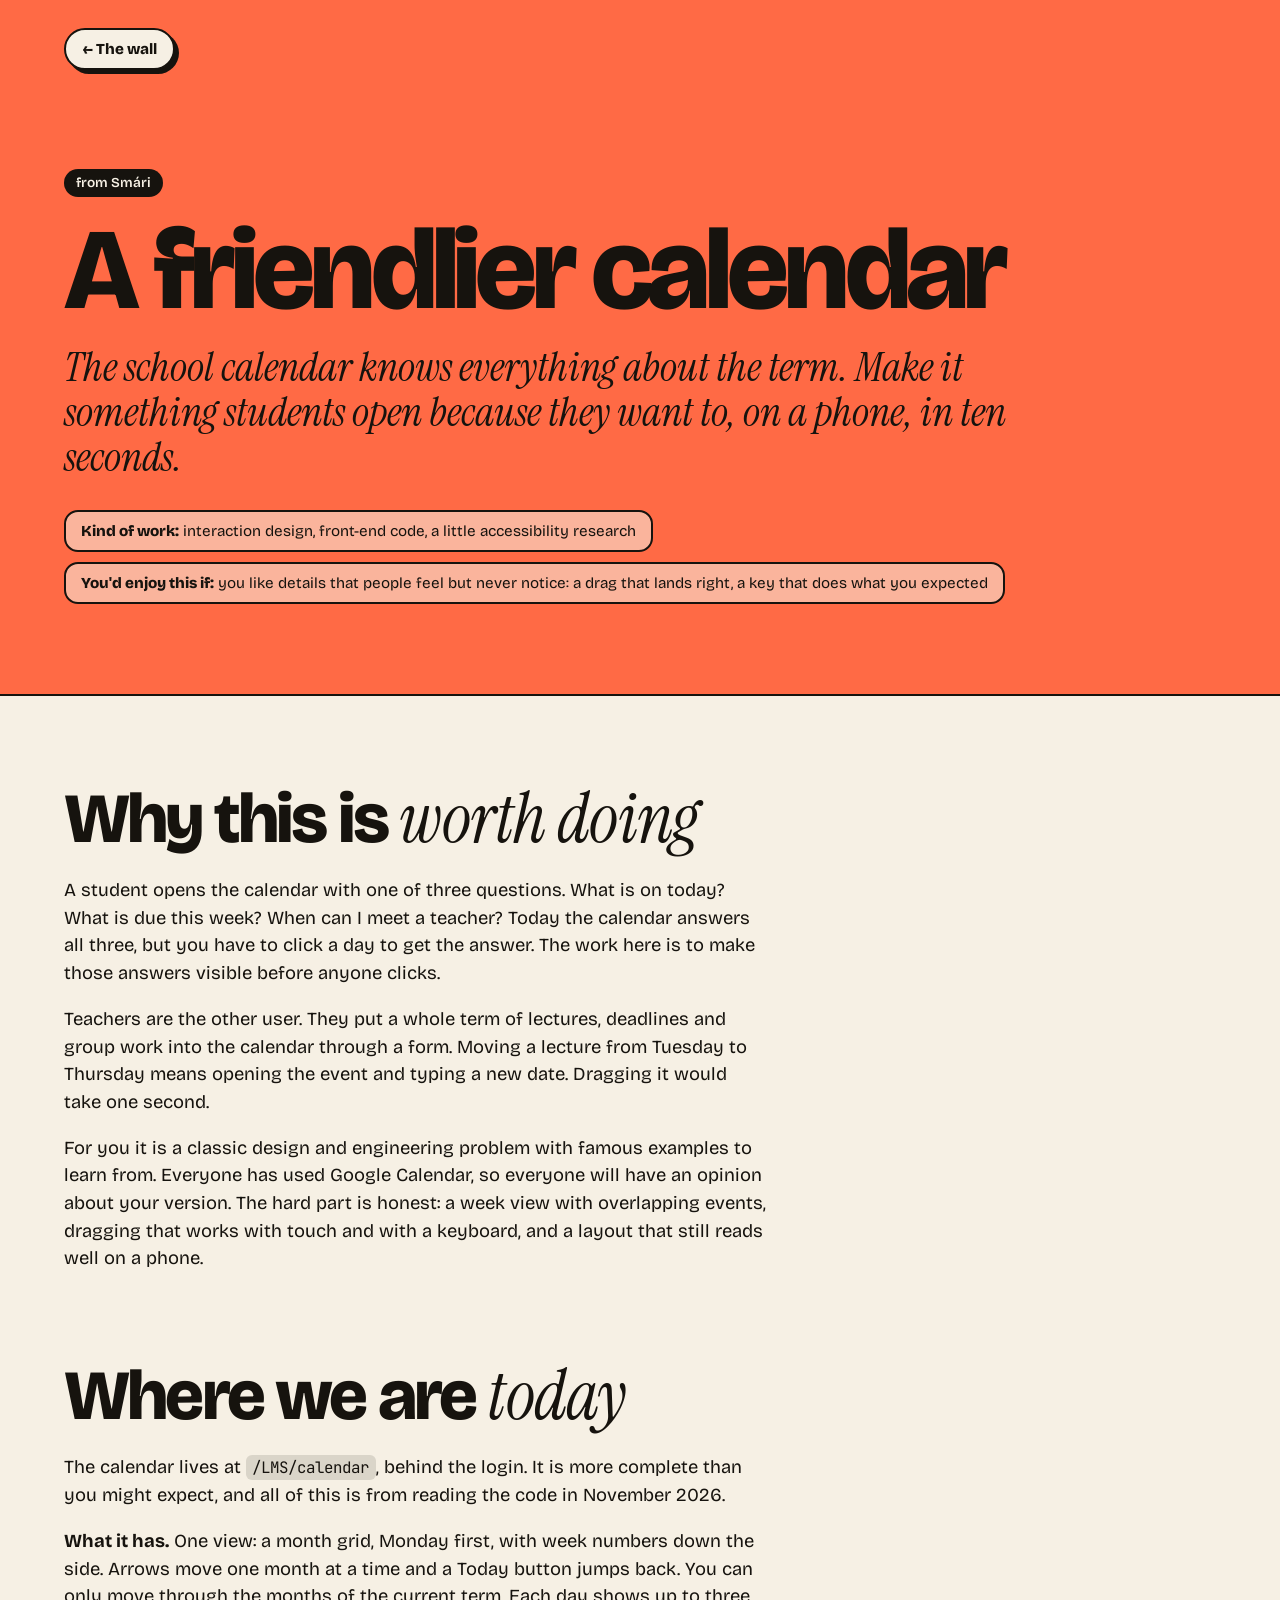
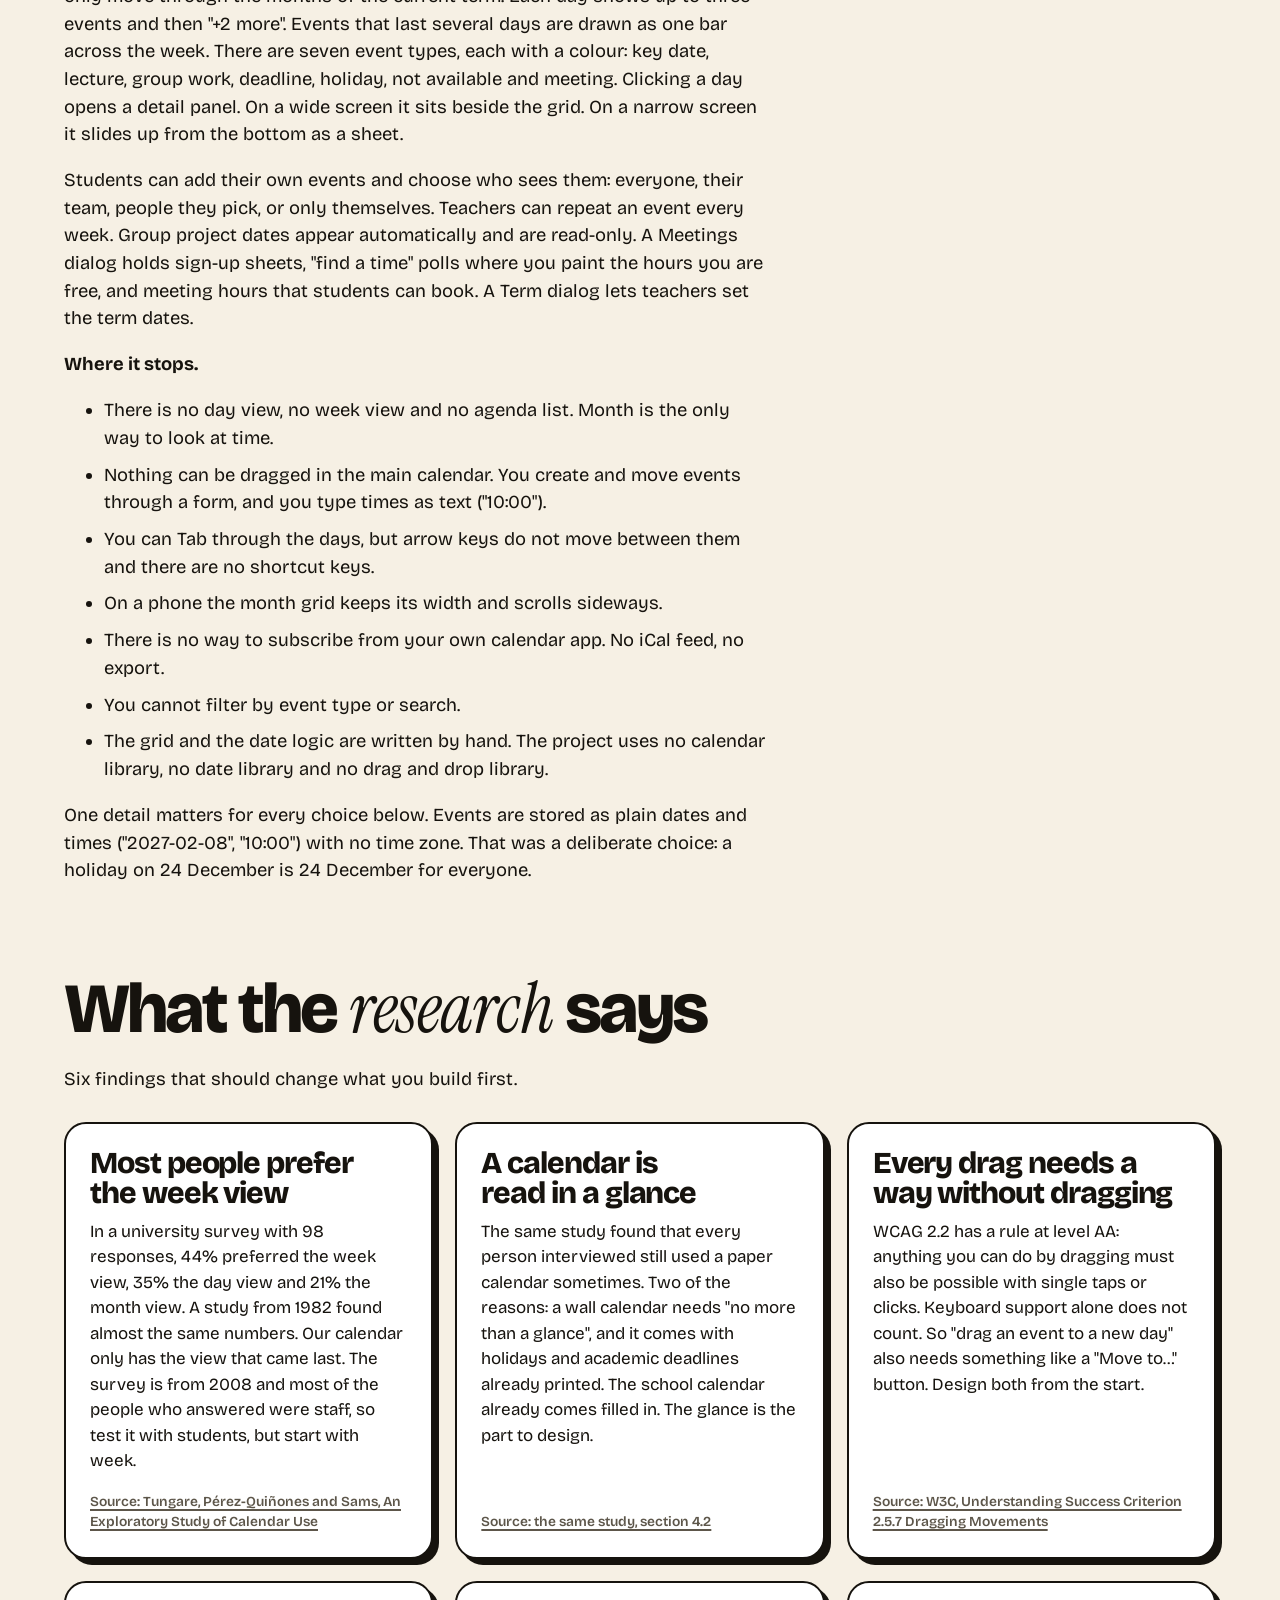
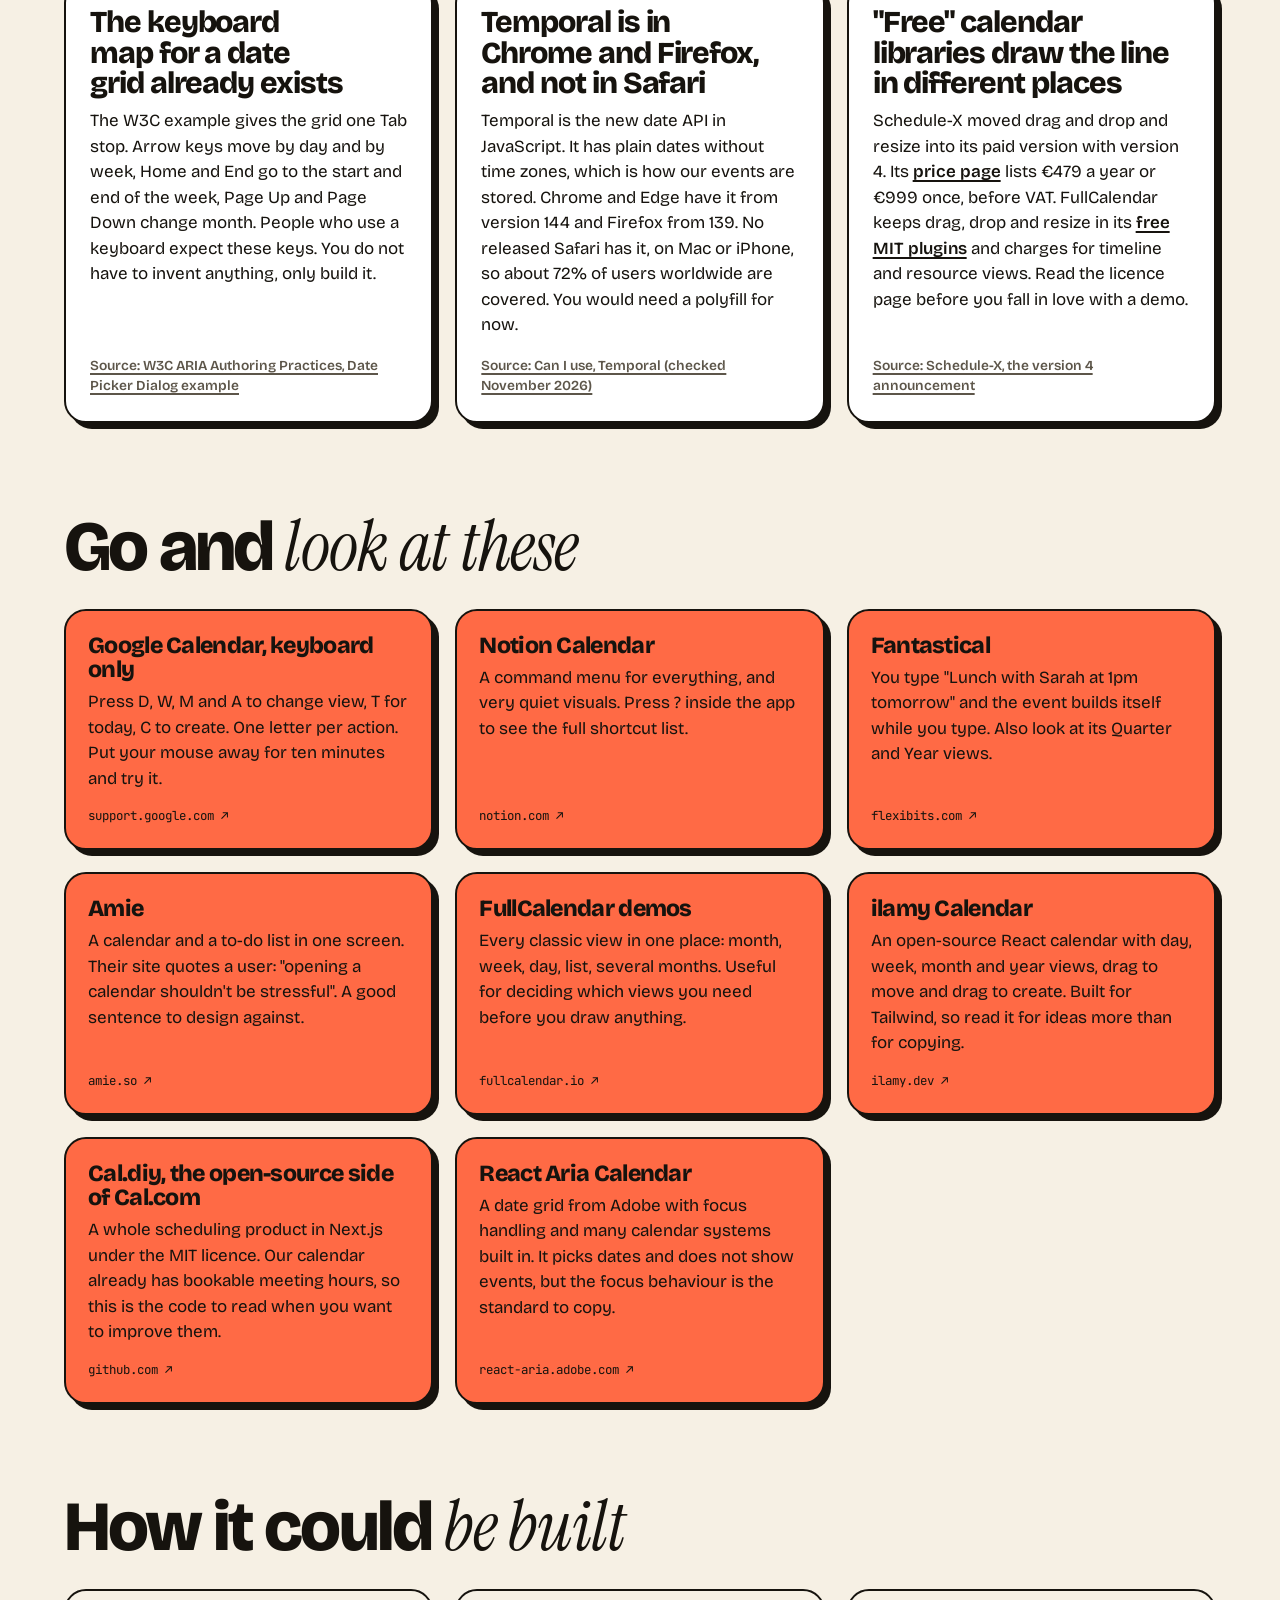
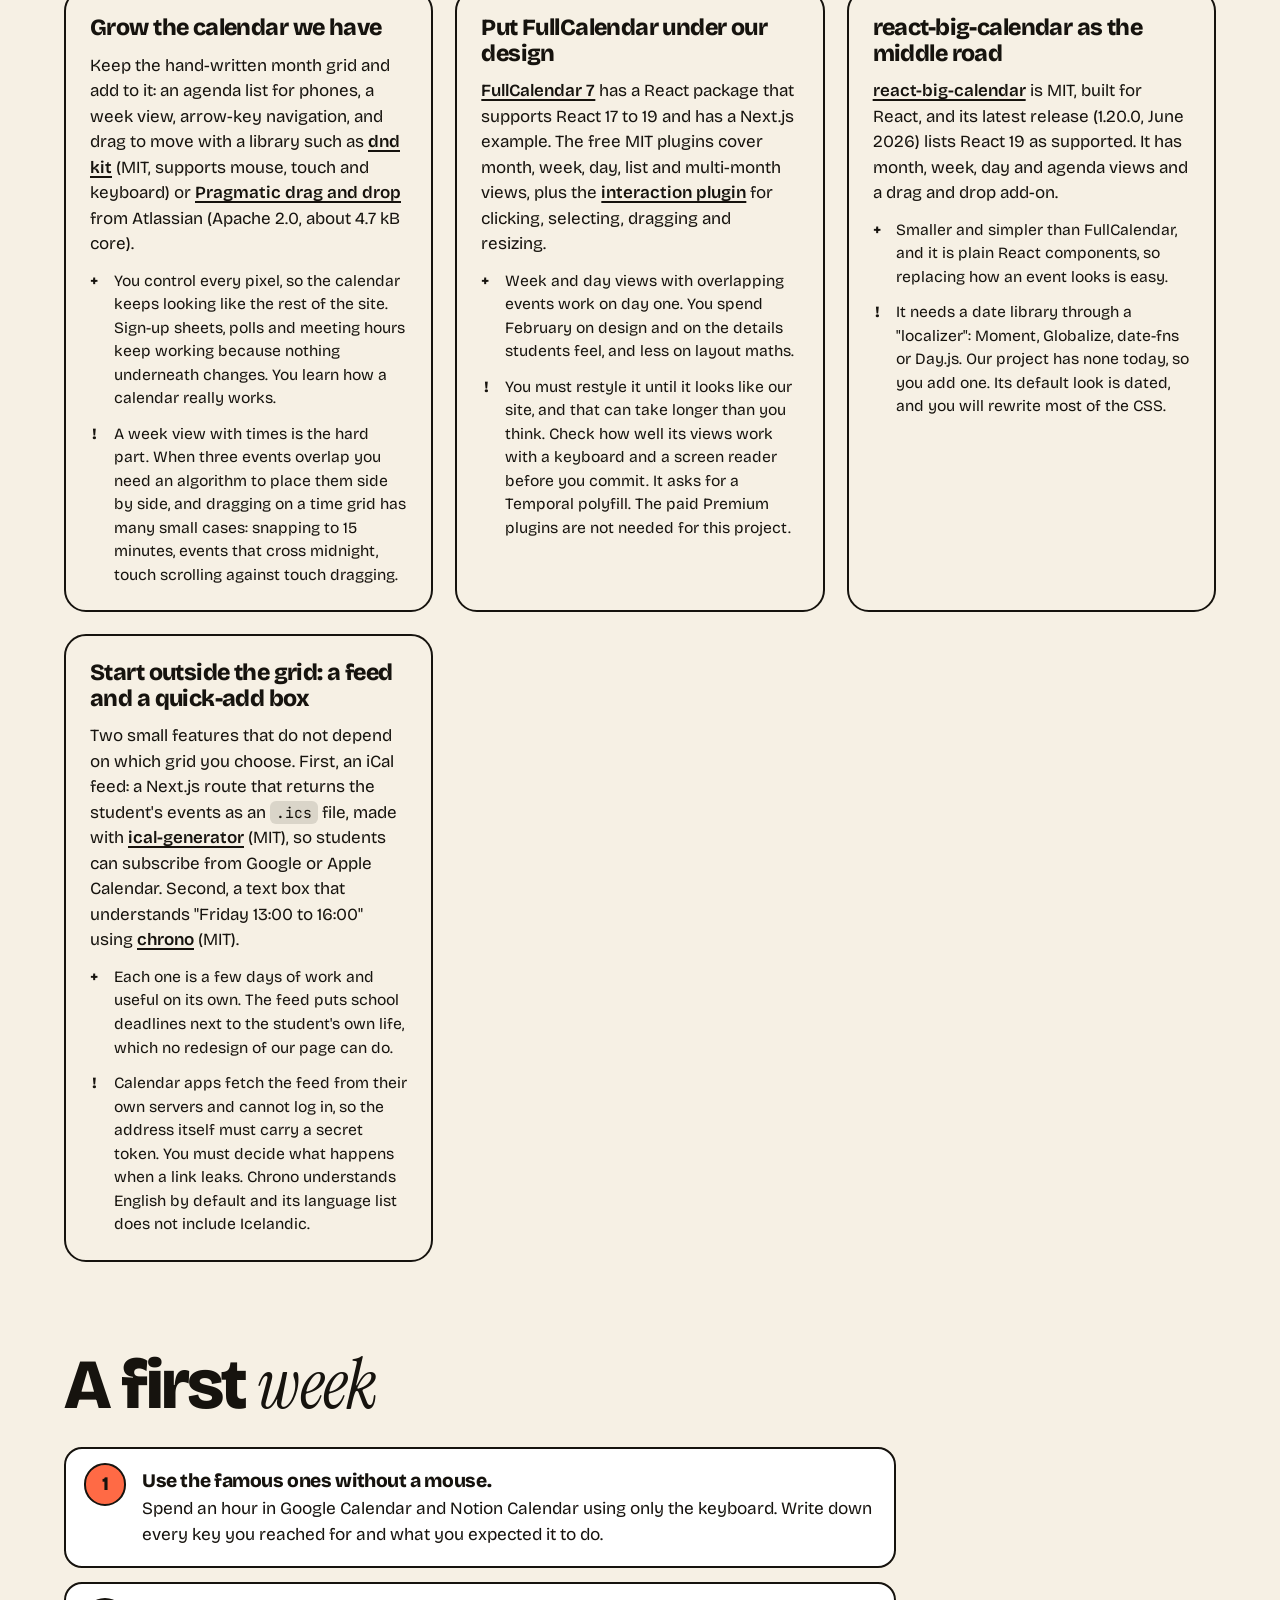
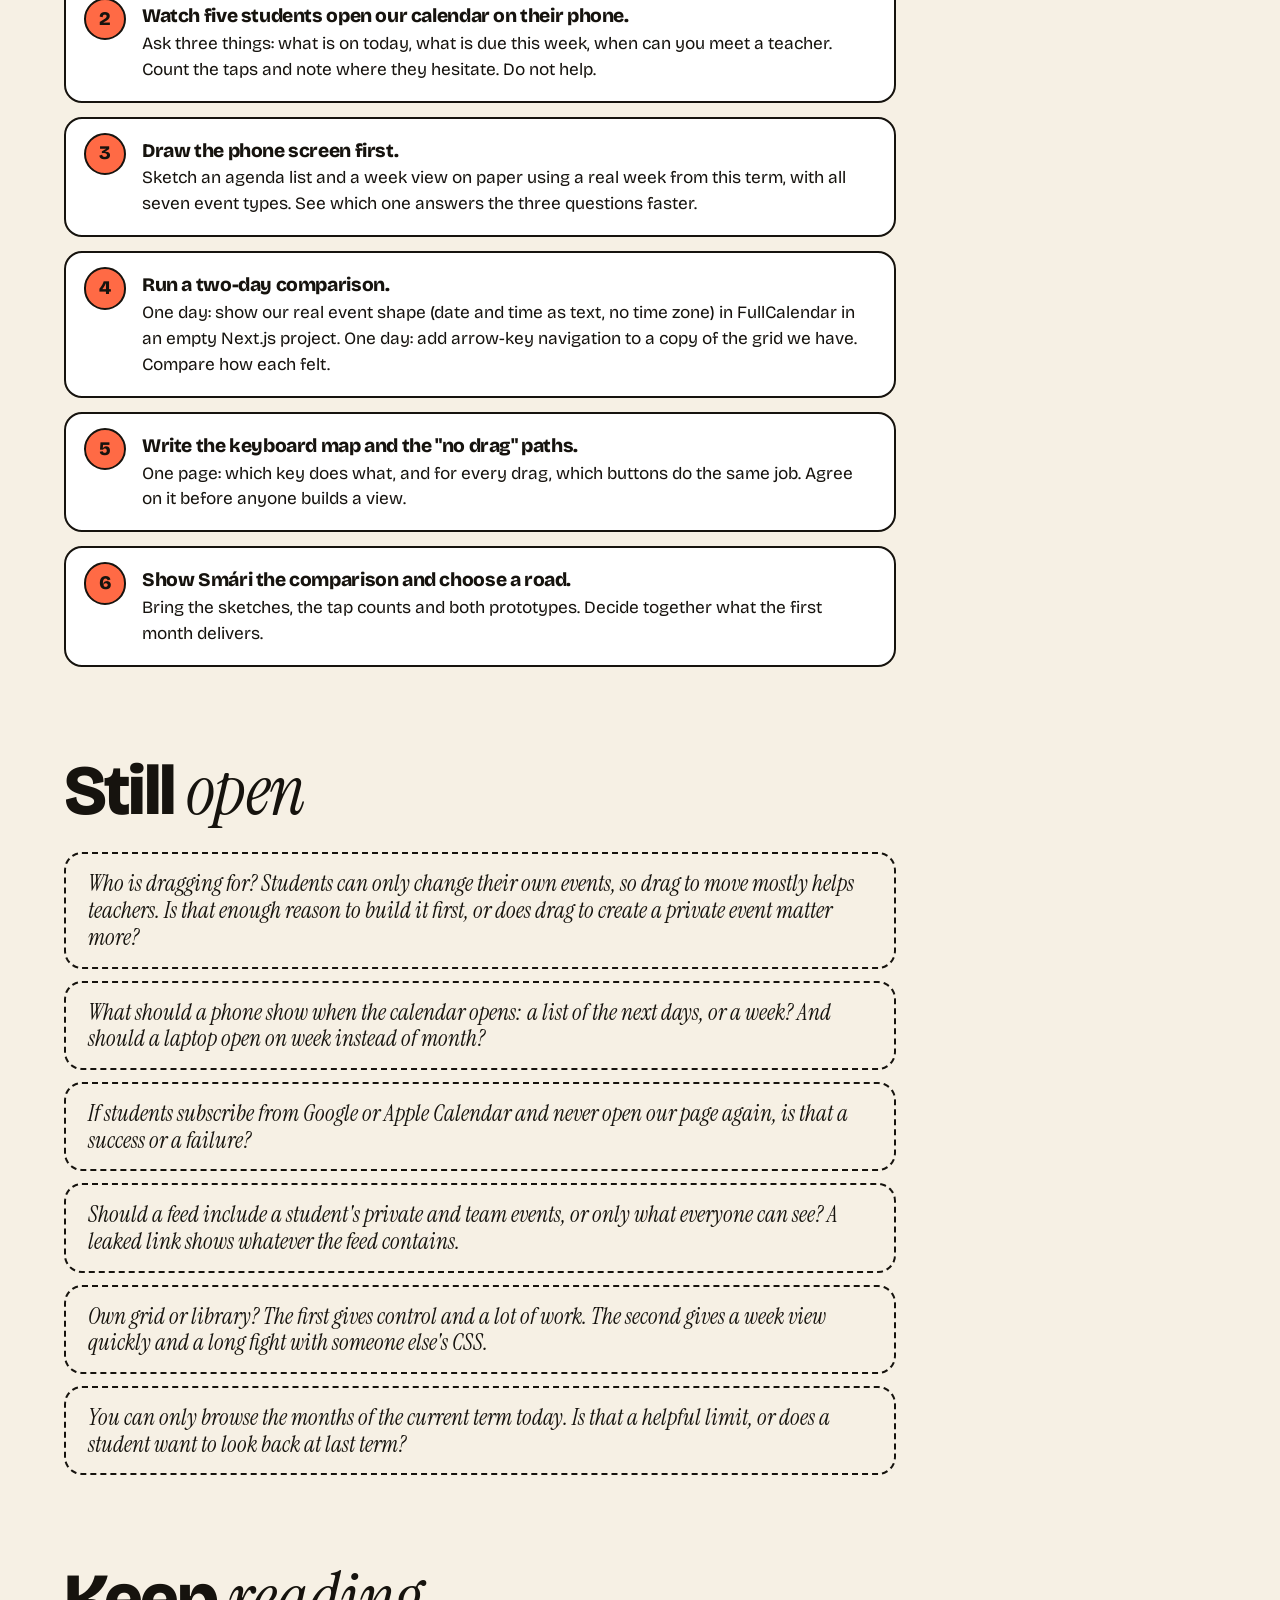
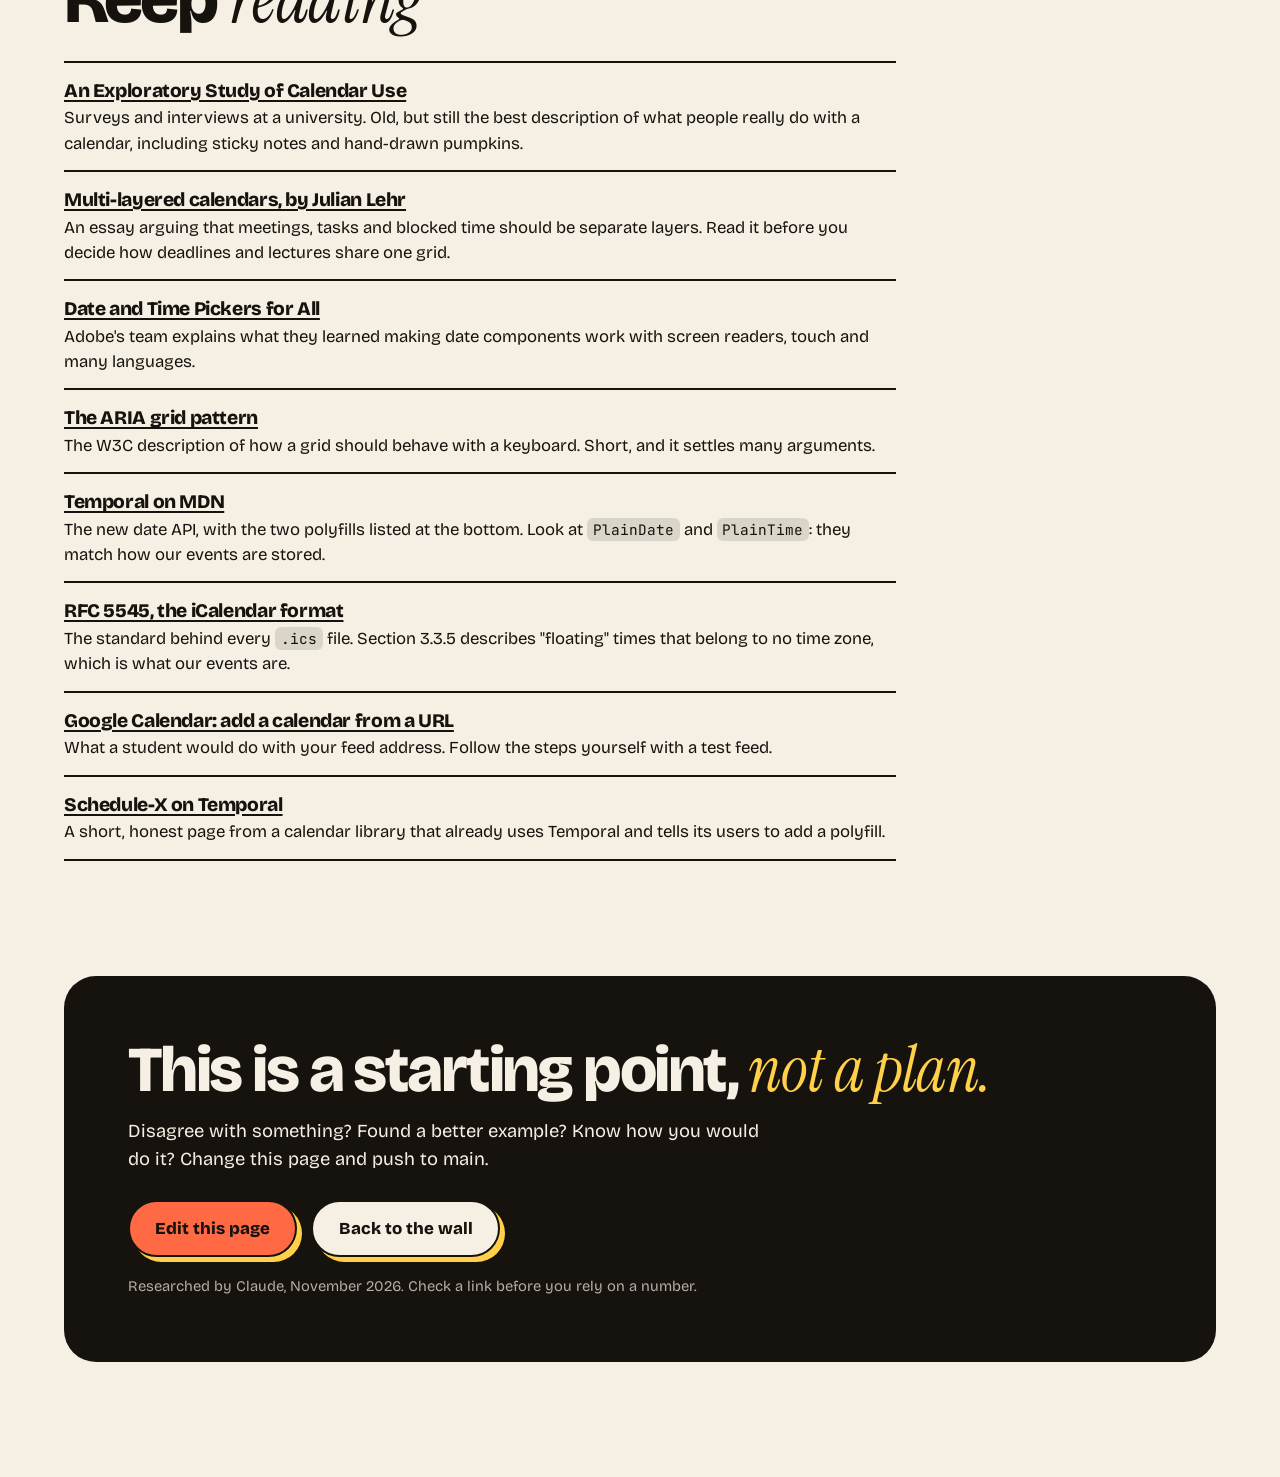
==== ideas/calendar.html @ bc51730e "Add a research page behind every idea, the streaming idea and a research prompt Co-Authored-By: Clau" ====
<!doctype html>
<html lang="en">
<head>
  <meta charset="utf-8">
  <meta name="viewport" content="width=device-width, initial-scale=1">
  <title>A friendlier calendar · February is wide open</title>
  <link rel="preconnect" href="https://fonts.googleapis.com">
  <link rel="preconnect" href="https://fonts.gstatic.com" crossorigin>
  <link href="https://fonts.googleapis.com/css2?family=Bricolage+Grotesque:opsz,wght@12..96,400;12..96,600;12..96,800&family=Instrument+Serif:ital@1&family=JetBrains+Mono:wght@400;600&display=swap" rel="stylesheet">
  <link rel="stylesheet" href="../style.css">
</head>

<body class="page" style="--c: var(--c1)">

<header class="page-hero">
  <a class="back" href="../index.html#wall">← The wall</a>
  <p class="from">from Smári</p>
  <h1>A friendlier calendar</h1>
  <p class="pitch">The school calendar knows everything about the term. Make it something students open because they want to, on a phone, in ten seconds.</p>
  <ul class="glance">
    <li><b>Kind of work:</b> interaction design, front-end code, a little accessibility research</li>
    <li><b>You'd enjoy this if:</b> you like details that people feel but never notice: a drag that lands right, a key that does what you expected</li>
  </ul>
</header>

<main class="page-main">

  <section>
    <h2>Why this is <em>worth doing</em></h2>
    <p>A student opens the calendar with one of three questions. What is on today? What is due this week? When can I meet a teacher? Today the calendar answers all three, but you have to click a day to get the answer. The work here is to make those answers visible before anyone clicks.</p>
    <p>Teachers are the other user. They put a whole term of lectures, deadlines and group work into the calendar through a form. Moving a lecture from Tuesday to Thursday means opening the event and typing a new date. Dragging it would take one second.</p>
    <p>For you it is a classic design and engineering problem with famous examples to learn from. Everyone has used Google Calendar, so everyone will have an opinion about your version. The hard part is honest: a week view with overlapping events, dragging that works with touch and with a keyboard, and a layout that still reads well on a phone.</p>
  </section>

  <section>
    <h2>Where we are <em>today</em></h2>
    <p>The calendar lives at <code>/LMS/calendar</code>, behind the login. It is more complete than you might expect, and all of this is from reading the code in November 2026.</p>
    <p><strong>What it has.</strong> One view: a month grid, Monday first, with week numbers down the side. Arrows move one month at a time and a Today button jumps back. You can only move through the months of the current term. Each day shows up to three events and then "+2 more". Events that last several days are drawn as one bar across the week. There are seven event types, each with a colour: key date, lecture, group work, deadline, holiday, not available and meeting. Clicking a day opens a detail panel. On a wide screen it sits beside the grid. On a narrow screen it slides up from the bottom as a sheet.</p>
    <p>Students can add their own events and choose who sees them: everyone, their team, people they pick, or only themselves. Teachers can repeat an event every week. Group project dates appear automatically and are read-only. A Meetings dialog holds sign-up sheets, "find a time" polls where you paint the hours you are free, and meeting hours that students can book. A Term dialog lets teachers set the term dates.</p>
    <p><strong>Where it stops.</strong></p>
    <ul>
      <li>There is no day view, no week view and no agenda list. Month is the only way to look at time.</li>
      <li>Nothing can be dragged in the main calendar. You create and move events through a form, and you type times as text ("10:00").</li>
      <li>You can Tab through the days, but arrow keys do not move between them and there are no shortcut keys.</li>
      <li>On a phone the month grid keeps its width and scrolls sideways.</li>
      <li>There is no way to subscribe from your own calendar app. No iCal feed, no export.</li>
      <li>You cannot filter by event type or search.</li>
      <li>The grid and the date logic are written by hand. The project uses no calendar library, no date library and no drag and drop library.</li>
    </ul>
    <p>One detail matters for every choice below. Events are stored as plain dates and times ("2027-02-08", "10:00") with no time zone. That was a deliberate choice: a holiday on 24 December is 24 December for everyone.</p>
  </section>

  <section>
    <h2>What the <em>research</em> says</h2>
    <p>Six findings that should change what you build first.</p>
    <div class="facts">
      <article class="fact">
        <strong>Most people prefer the week view</strong>
        <p>In a university survey with 98 responses, 44% preferred the week view, 35% the day view and 21% the month view. A study from 1982 found almost the same numbers. Our calendar only has the view that came last. The survey is from 2008 and most of the people who answered were staff, so test it with students, but start with week.</p>
        <a class="source" href="https://arxiv.org/abs/0809.3447">Source: Tungare, Pérez-Quiñones and Sams, An Exploratory Study of Calendar Use</a>
      </article>
      <article class="fact">
        <strong>A calendar is read in a glance</strong>
        <p>The same study found that every person interviewed still used a paper calendar sometimes. Two of the reasons: a wall calendar needs "no more than a glance", and it comes with holidays and academic deadlines already printed. The school calendar already comes filled in. The glance is the part to design.</p>
        <a class="source" href="https://arxiv.org/abs/0809.3447">Source: the same study, section 4.2</a>
      </article>
      <article class="fact">
        <strong>Every drag needs a way without dragging</strong>
        <p>WCAG 2.2 has a rule at level AA: anything you can do by dragging must also be possible with single taps or clicks. Keyboard support alone does not count. So "drag an event to a new day" also needs something like a "Move to…" button. Design both from the start.</p>
        <a class="source" href="https://www.w3.org/WAI/WCAG22/Understanding/dragging-movements">Source: W3C, Understanding Success Criterion 2.5.7 Dragging Movements</a>
      </article>
      <article class="fact">
        <strong>The keyboard map for a date grid already exists</strong>
        <p>The W3C example gives the grid one Tab stop. Arrow keys move by day and by week, Home and End go to the start and end of the week, Page Up and Page Down change month. People who use a keyboard expect these keys. You do not have to invent anything, only build it.</p>
        <a class="source" href="https://www.w3.org/WAI/ARIA/apg/patterns/dialog-modal/examples/datepicker-dialog/">Source: W3C ARIA Authoring Practices, Date Picker Dialog example</a>
      </article>
      <article class="fact">
        <strong>Temporal is in Chrome and Firefox, and not in Safari</strong>
        <p>Temporal is the new date API in JavaScript. It has plain dates without time zones, which is how our events are stored. Chrome and Edge have it from version 144 and Firefox from 139. No released Safari has it, on Mac or iPhone, so about 72% of users worldwide are covered. You would need a polyfill for now.</p>
        <a class="source" href="https://caniuse.com/temporal">Source: Can I use, Temporal (checked November 2026)</a>
      </article>
      <article class="fact">
        <strong>"Free" calendar libraries draw the line in different places</strong>
        <p>Schedule-X moved drag and drop and resize into its paid version with version 4. Its <a href="https://schedule-x.dev/premium">price page</a> lists €479 a year or €999 once, before VAT. FullCalendar keeps drag, drop and resize in its <a href="https://fullcalendar.io/docs/plugin-index">free MIT plugins</a> and charges for timeline and resource views. Read the licence page before you fall in love with a demo.</p>
        <a class="source" href="https://schedule-x.dev/blog/schedule-x-v4">Source: Schedule-X, the version 4 announcement</a>
      </article>
    </div>
  </section>

  <section>
    <h2>Go and <em>look at these</em></h2>
    <div class="inspo">
      <a class="inspo-card" href="https://support.google.com/calendar/answer/37034">
        <strong>Google Calendar, keyboard only</strong>
        <span>Press D, W, M and A to change view, T for today, C to create. One letter per action. Put your mouse away for ten minutes and try it.</span>
        <small>support.google.com</small>
      </a>
      <a class="inspo-card" href="https://www.notion.com/product/calendar">
        <strong>Notion Calendar</strong>
        <span>A command menu for everything, and very quiet visuals. Press ? inside the app to see the full shortcut list.</span>
        <small>notion.com</small>
      </a>
      <a class="inspo-card" href="https://flexibits.com/fantastical">
        <strong>Fantastical</strong>
        <span>You type "Lunch with Sarah at 1pm tomorrow" and the event builds itself while you type. Also look at its Quarter and Year views.</span>
        <small>flexibits.com</small>
      </a>
      <a class="inspo-card" href="https://amie.so">
        <strong>Amie</strong>
        <span>A calendar and a to-do list in one screen. Their site quotes a user: "opening a calendar shouldn't be stressful". A good sentence to design against.</span>
        <small>amie.so</small>
      </a>
      <a class="inspo-card" href="https://fullcalendar.io/demos">
        <strong>FullCalendar demos</strong>
        <span>Every classic view in one place: month, week, day, list, several months. Useful for deciding which views you need before you draw anything.</span>
        <small>fullcalendar.io</small>
      </a>
      <a class="inspo-card" href="https://ilamy.dev">
        <strong>ilamy Calendar</strong>
        <span>An open-source React calendar with day, week, month and year views, drag to move and drag to create. Built for Tailwind, so read it for ideas more than for copying.</span>
        <small>ilamy.dev</small>
      </a>
      <a class="inspo-card" href="https://github.com/calcom/cal.com">
        <strong>Cal.diy, the open-source side of Cal.com</strong>
        <span>A whole scheduling product in Next.js under the MIT licence. Our calendar already has bookable meeting hours, so this is the code to read when you want to improve them.</span>
        <small>github.com</small>
      </a>
      <a class="inspo-card" href="https://react-aria.adobe.com/Calendar">
        <strong>React Aria Calendar</strong>
        <span>A date grid from Adobe with focus handling and many calendar systems built in. It picks dates and does not show events, but the focus behaviour is the standard to copy.</span>
        <small>react-aria.adobe.com</small>
      </a>
    </div>
  </section>

  <section>
    <h2>How it could <em>be built</em></h2>
    <div class="options">
      <article class="option">
        <h3>Grow the calendar we have</h3>
        <p>Keep the hand-written month grid and add to it: an agenda list for phones, a week view, arrow-key navigation, and drag to move with a library such as <a href="https://dndkit.com/">dnd kit</a> (MIT, supports mouse, touch and keyboard) or <a href="https://github.com/atlassian/pragmatic-drag-and-drop">Pragmatic drag and drop</a> from Atlassian (Apache 2.0, about 4.7 kB core).</p>
        <p class="good">You control every pixel, so the calendar keeps looking like the rest of the site. Sign-up sheets, polls and meeting hours keep working because nothing underneath changes. You learn how a calendar really works.</p>
        <p class="watch">A week view with times is the hard part. When three events overlap you need an algorithm to place them side by side, and dragging on a time grid has many small cases: snapping to 15 minutes, events that cross midnight, touch scrolling against touch dragging.</p>
      </article>
      <article class="option">
        <h3>Put FullCalendar under our design</h3>
        <p><a href="https://fullcalendar.io/docs/react">FullCalendar 7</a> has a React package that supports React 17 to 19 and has a Next.js example. The free MIT plugins cover month, week, day, list and multi-month views, plus the <a href="https://fullcalendar.io/docs/plugin-index">interaction plugin</a> for clicking, selecting, dragging and resizing.</p>
        <p class="good">Week and day views with overlapping events work on day one. You spend February on design and on the details students feel, and less on layout maths.</p>
        <p class="watch">You must restyle it until it looks like our site, and that can take longer than you think. Check how well its views work with a keyboard and a screen reader before you commit. It asks for a Temporal polyfill. The paid Premium plugins are not needed for this project.</p>
      </article>
      <article class="option">
        <h3>react-big-calendar as the middle road</h3>
        <p><a href="https://github.com/jquense/react-big-calendar">react-big-calendar</a> is MIT, built for React, and its latest release (1.20.0, June 2026) lists React 19 as supported. It has month, week, day and agenda views and a drag and drop add-on.</p>
        <p class="good">Smaller and simpler than FullCalendar, and it is plain React components, so replacing how an event looks is easy.</p>
        <p class="watch">It needs a date library through a "localizer": Moment, Globalize, date-fns or Day.js. Our project has none today, so you add one. Its default look is dated, and you will rewrite most of the CSS.</p>
      </article>
      <article class="option">
        <h3>Start outside the grid: a feed and a quick-add box</h3>
        <p>Two small features that do not depend on which grid you choose. First, an iCal feed: a Next.js route that returns the student's events as an <code>.ics</code> file, made with <a href="https://github.com/sebbo2002/ical-generator">ical-generator</a> (MIT), so students can subscribe from Google or Apple Calendar. Second, a text box that understands "Friday 13:00 to 16:00" using <a href="https://github.com/wanasit/chrono">chrono</a> (MIT).</p>
        <p class="good">Each one is a few days of work and useful on its own. The feed puts school deadlines next to the student's own life, which no redesign of our page can do.</p>
        <p class="watch">Calendar apps fetch the feed from their own servers and cannot log in, so the address itself must carry a secret token. You must decide what happens when a link leaks. Chrono understands English by default and its language list does not include Icelandic.</p>
      </article>
    </div>
  </section>

  <section>
    <h2>A first <em>week</em></h2>
    <ol class="plan">
      <li><strong>Use the famous ones without a mouse.</strong> Spend an hour in Google Calendar and Notion Calendar using only the keyboard. Write down every key you reached for and what you expected it to do.</li>
      <li><strong>Watch five students open our calendar on their phone.</strong> Ask three things: what is on today, what is due this week, when can you meet a teacher. Count the taps and note where they hesitate. Do not help.</li>
      <li><strong>Draw the phone screen first.</strong> Sketch an agenda list and a week view on paper using a real week from this term, with all seven event types. See which one answers the three questions faster.</li>
      <li><strong>Run a two-day comparison.</strong> One day: show our real event shape (date and time as text, no time zone) in FullCalendar in an empty Next.js project. One day: add arrow-key navigation to a copy of the grid we have. Compare how each felt.</li>
      <li><strong>Write the keyboard map and the "no drag" paths.</strong> One page: which key does what, and for every drag, which buttons do the same job. Agree on it before anyone builds a view.</li>
      <li><strong>Show Smári the comparison and choose a road.</strong> Bring the sketches, the tap counts and both prototypes. Decide together what the first month delivers.</li>
    </ol>
  </section>

  <section>
    <h2>Still <em>open</em></h2>
    <ul class="questions">
      <li>Who is dragging for? Students can only change their own events, so drag to move mostly helps teachers. Is that enough reason to build it first, or does drag to create a private event matter more?</li>
      <li>What should a phone show when the calendar opens: a list of the next days, or a week? And should a laptop open on week instead of month?</li>
      <li>If students subscribe from Google or Apple Calendar and never open our page again, is that a success or a failure?</li>
      <li>Should a feed include a student's private and team events, or only what everyone can see? A leaked link shows whatever the feed contains.</li>
      <li>Own grid or library? The first gives control and a lot of work. The second gives a week view quickly and a long fight with someone else's CSS.</li>
      <li>You can only browse the months of the current term today. Is that a helpful limit, or does a student want to look back at last term?</li>
    </ul>
  </section>

  <section>
    <h2>Keep <em>reading</em></h2>
    <ul class="links">
      <li><a href="https://arxiv.org/abs/0809.3447">An Exploratory Study of Calendar Use</a> Surveys and interviews at a university. Old, but still the best description of what people really do with a calendar, including sticky notes and hand-drawn pumpkins.</li>
      <li><a href="https://julian.digital/2023/07/06/multi-layered-calendars/">Multi-layered calendars, by Julian Lehr</a> An essay arguing that meetings, tasks and blocked time should be separate layers. Read it before you decide how deadlines and lectures share one grid.</li>
      <li><a href="https://react-aria.adobe.com/blog/date-and-time-pickers-for-all">Date and Time Pickers for All</a> Adobe's team explains what they learned making date components work with screen readers, touch and many languages.</li>
      <li><a href="https://www.w3.org/WAI/ARIA/apg/patterns/grid/">The ARIA grid pattern</a> The W3C description of how a grid should behave with a keyboard. Short, and it settles many arguments.</li>
      <li><a href="https://developer.mozilla.org/en-US/docs/Web/JavaScript/Reference/Global_Objects/Temporal">Temporal on MDN</a> The new date API, with the two polyfills listed at the bottom. Look at <code>PlainDate</code> and <code>PlainTime</code>: they match how our events are stored.</li>
      <li><a href="https://www.rfc-editor.org/rfc/rfc5545">RFC 5545, the iCalendar format</a> The standard behind every <code>.ics</code> file. Section 3.3.5 describes "floating" times that belong to no time zone, which is what our events are.</li>
      <li><a href="https://support.google.com/calendar/answer/37100">Google Calendar: add a calendar from a URL</a> What a student would do with your feed address. Follow the steps yourself with a test feed.</li>
      <li><a href="https://schedule-x.dev/docs/calendar/temporal">Schedule-X on Temporal</a> A short, honest page from a calendar library that already uses Temporal and tells its users to add a polyfill.</li>
    </ul>
  </section>

</main>

<section class="page-cta">
  <h2>This is a starting point, <em>not a plan.</em></h2>
  <p>Disagree with something? Found a better example? Know how you would do it? Change this page and push to main.</p>
  <div class="hero-actions">
    <a class="btn btn-solid" href="https://github.com/ellertsmari/Internship-ideas/edit/main/ideas/calendar.html">Edit this page</a>
    <a class="btn" href="../index.html#wall">Back to the wall</a>
  </div>
  <p class="note">Researched by Claude, November 2026. Check a link before you rely on a number.</p>
</section>

</body>
</html>
---- style.css ----
/* ------------------------------------------------------------
   Change anything in here. Colours are at the top.
   ------------------------------------------------------------ */

:root {
  --paper: #f6f0e4;
  --ink: #16130e;
  --muted: #5d564a;

  /* The card colours, used in this order and then repeated. */
  --c1: #ff6a45;
  --c2: #ffd04a;
  --c3: #7fe3b0;
  --c4: #79c9ff;
  --c5: #c9afff;
  --c6: #ff9fcf;
  --c7: #d6f060;

  --display: "Bricolage Grotesque", system-ui, sans-serif;
  --serif: "Instrument Serif", Georgia, serif;
  --mono: "JetBrains Mono", ui-monospace, monospace;

  --edge: 2.5px solid var(--ink);
  --gutter: clamp(18px, 5vw, 72px);
}

* { box-sizing: border-box; }

html { scroll-behavior: smooth; }

body {
  margin: 0;
  background: var(--paper);
  color: var(--ink);
  font-family: var(--display);
  font-size: 1.0625rem;
  line-height: 1.5;
  overflow-x: hidden;
}

h1, h2, h3, p { margin: 0; }

em {
  font-family: var(--serif);
  font-style: italic;
  font-weight: 400;
  letter-spacing: -0.01em;
}

a { color: inherit; }

code, pre { font-family: var(--mono); }

p code, li code {
  font-size: 0.86em;
  padding: 0.12em 0.4em;
  border-radius: 6px;
  background: color-mix(in srgb, currentColor 12%, transparent);
}

/* ---------- Hero ---------- */

.hero {
  position: relative;
  min-height: min(92vh, 900px);
  padding: 110px var(--gutter) 64px;
  display: flex;
  flex-direction: column;
  justify-content: flex-end;
  gap: 28px;
  overflow: hidden;
}

.topline {
  position: absolute;
  top: 28px;
  left: var(--gutter);
  right: var(--gutter);
  display: flex;
  justify-content: space-between;
  gap: 16px;
  font-size: 0.82rem;
  font-weight: 600;
  letter-spacing: 0.08em;
  text-transform: uppercase;
  z-index: 2;
}

.hero h1 {
  position: relative;
  z-index: 1;
  font-size: clamp(3.4rem, 13.5vw, 13rem);
  font-weight: 800;
  line-height: 0.86;
  letter-spacing: -0.045em;
  max-width: 11ch;
  animation: rise 0.9s cubic-bezier(0.2, 0.8, 0.2, 1) both;
}

.hero h1 em {
  display: block;
  letter-spacing: -0.03em;
  padding-bottom: 0.08em;
}

.lede {
  position: relative;
  z-index: 1;
  max-width: 34rem;
  font-size: clamp(1.1rem, 1.6vw, 1.35rem);
  animation: rise 0.9s 0.12s cubic-bezier(0.2, 0.8, 0.2, 1) both;
}

.hero-actions {
  position: relative;
  z-index: 1;
  display: flex;
  flex-wrap: wrap;
  gap: 14px;
  animation: rise 0.9s 0.22s cubic-bezier(0.2, 0.8, 0.2, 1) both;
}

.btn {
  display: inline-block;
  padding: 0.85em 1.5em;
  border: var(--edge);
  border-radius: 999px;
  background: var(--paper);
  font-weight: 800;
  font-size: 1.05rem;
  text-decoration: none;
  box-shadow: 5px 5px 0 var(--ink);
  transition: transform 0.15s, box-shadow 0.15s;
}

.btn:hover { transform: translate(-2px, -2px); box-shadow: 7px 7px 0 var(--ink); }
.btn:active { transform: translate(4px, 4px); box-shadow: 1px 1px 0 var(--ink); }
.btn-solid { background: var(--c1); }

.tally {
  position: relative;
  z-index: 1;
  min-height: 1.5em;
  font-size: 0.95rem;
  font-weight: 600;
  color: var(--muted);
}

.tally b { color: var(--ink); font-weight: 800; }

.tally .zero { white-space: nowrap; display: inline-block; background: var(--c2); color: var(--ink); padding: 0.15em 0.55em; border-radius: 999px; }

.shape { position: absolute; z-index: 0; }

.shape-sun {
  width: clamp(220px, 34vw, 520px);
  aspect-ratio: 1;
  border-radius: 50%;
  background: var(--c2);
  border: var(--edge);
  top: 9%;
  right: -6%;
  animation: float 9s ease-in-out infinite;
}

.shape-pill {
  width: clamp(150px, 22vw, 340px);
  height: clamp(60px, 8vw, 120px);
  border-radius: 999px;
  background: var(--c4);
  border: var(--edge);
  top: 54%;
  right: 12%;
  transform: rotate(-18deg);
  animation: float 11s 1s ease-in-out infinite reverse;
}

.shape-star {
  width: clamp(90px, 13vw, 200px);
  top: 70%;
  right: 5%;
  fill: var(--c1);
  stroke: var(--ink);
  stroke-width: 2.5;
  stroke-linejoin: round;
  overflow: visible;
  animation: spin 26s linear infinite;
}

@keyframes rise { from { opacity: 0; transform: translateY(28px); } }
@keyframes float { 50% { translate: 0 -22px; } }
@keyframes spin { to { rotate: 360deg; } }

/* ---------- Marquee ---------- */

.marquee {
  background: var(--ink);
  color: var(--paper);
  overflow: hidden;
  padding: 16px 0;
  transform: rotate(-1.2deg) scale(1.03);
  margin: 10px 0 0;
}

.marquee-track {
  display: flex;
  align-items: center;
  gap: 34px;
  width: max-content;
  font-size: clamp(1.3rem, 2.6vw, 2.1rem);
  font-weight: 800;
  letter-spacing: -0.02em;
  white-space: nowrap;
  animation: slide 32s linear infinite;
}

.marquee-track i { font-style: normal; color: var(--c2); }

@keyframes slide { to { transform: translateX(calc(-50% - 17px)); } }

/* ---------- Sections ---------- */

.section { padding: clamp(64px, 10vw, 130px) var(--gutter); }

.section-head { max-width: 62rem; margin-bottom: 48px; }

.section h2 {
  font-size: clamp(2.6rem, 7.5vw, 6.2rem);
  font-weight: 800;
  line-height: 0.92;
  letter-spacing: -0.04em;
  margin-bottom: 22px;
}

.section-head p { max-width: 40rem; font-size: 1.2rem; }

.controls { display: flex; flex-wrap: wrap; gap: 10px; margin-top: 28px; }

.chip {
  font: inherit;
  font-weight: 600;
  font-size: 0.98rem;
  padding: 0.5em 1.1em;
  border: var(--edge);
  border-radius: 999px;
  background: transparent;
  color: var(--ink);
  cursor: pointer;
  transition: background 0.15s, transform 0.15s;
}

.chip:hover { transform: translateY(-2px); }
.chip.is-on { background: var(--ink); color: var(--paper); }
.chip-dice { background: var(--c7); margin-left: auto; }

/* ---------- The wall ---------- */

.wall {
  display: grid;
  grid-template-columns: repeat(auto-fill, minmax(min(100%, 330px), 1fr));
  gap: 30px;
  counter-reset: idea;
}

.idea {
  --c: var(--c1);
  --r: -0.7deg;
  position: relative;
  counter-increment: idea;
  display: flex;
  flex-direction: column;
  gap: 12px;
  padding: 26px 26px 24px;
  background: var(--c);
  border: var(--edge);
  border-radius: 24px;
  box-shadow: 7px 7px 0 var(--ink);
  transform: rotate(var(--r));
  transition: transform 0.2s cubic-bezier(0.2, 0.8, 0.2, 1), box-shadow 0.2s;
}

.idea:nth-child(7n + 2) { --c: var(--c2); --r: 0.6deg; }
.idea:nth-child(7n + 3) { --c: var(--c3); --r: -0.3deg; }
.idea:nth-child(7n + 4) { --c: var(--c4); --r: 0.8deg; }
.idea:nth-child(7n + 5) { --c: var(--c5); --r: -0.8deg; }
.idea:nth-child(7n + 6) { --c: var(--c6); --r: 0.4deg; }
.idea:nth-child(7n + 7) { --c: var(--c7); --r: -0.5deg; }

.idea:hover {
  transform: rotate(0deg) translate(-3px, -5px);
  box-shadow: 12px 14px 0 var(--ink);
  z-index: 2;
}

/* The big number. script.js sets data-n so numbers survive filtering. */
.idea::before {
  content: counter(idea, decimal-leading-zero);
  font-size: 4.6rem;
  font-weight: 800;
  line-height: 0.85;
  letter-spacing: -0.05em;
  margin-bottom: 6px;
}

.idea[data-n]::before { content: attr(data-n); }

/* Who it is from. */
.idea::after {
  content: "from " attr(data-from);
  position: absolute;
  top: 24px;
  right: 22px;
  padding: 0.3em 0.85em;
  border-radius: 999px;
  background: var(--ink);
  color: var(--paper);
  font-size: 0.8rem;
  font-weight: 600;
}

.idea h3 {
  font-size: 1.75rem;
  font-weight: 800;
  line-height: 1.02;
  letter-spacing: -0.03em;
  text-wrap: balance;
}

.idea .pitch {
  font-family: var(--serif);
  font-style: italic;
  font-size: 1.42rem;
  line-height: 1.15;
}

.notes {
  list-style: none;
  margin: 8px 0 0;
  padding: 14px 0 0;
  border-top: 2px dashed var(--ink);
  display: grid;
  gap: 8px;
  font-size: 0.97rem;
}

.notes:not(:has(li)) { display: none; }

.notes::before {
  content: "Built on by";
  font-size: 0.74rem;
  font-weight: 800;
  letter-spacing: 0.1em;
  text-transform: uppercase;
}

.build-link {
  margin-top: auto;
  padding-top: 10px;
  align-self: flex-start;
  font-size: 0.9rem;
  font-weight: 800;
  text-decoration: none;
  border-bottom: 2px solid var(--ink);
  opacity: 0.55;
  transition: opacity 0.15s;
}

.idea:hover .build-link, .build-link:focus-visible { opacity: 1; }

.idea.pop { animation: pop 0.9s cubic-bezier(0.2, 0.8, 0.2, 1); z-index: 3; }

@keyframes pop {
  0% { transform: rotate(var(--r)) scale(1); }
  30% { transform: rotate(-3deg) scale(1.07); }
  60% { transform: rotate(2.5deg) scale(1.05); }
  100% { transform: rotate(var(--r)) scale(1); }
}

/* The empty spot. */
.yours {
  display: flex;
  flex-direction: column;
  justify-content: center;
  gap: 8px;
  min-height: 300px;
  padding: 26px;
  border: 3px dashed var(--ink);
  border-radius: 24px;
  text-decoration: none;
  transition: background 0.2s, transform 0.2s;
}

.yours:hover { background: #fff; transform: rotate(-1deg) scale(1.02); }

.yours-plus { font-size: 5rem; font-weight: 800; line-height: 0.7; }

.yours-title { font-size: 2.6rem; font-weight: 800; letter-spacing: -0.04em; line-height: 1; }

.yours-text { font-family: var(--serif); font-style: italic; font-size: 1.35rem; line-height: 1.15; max-width: 16em; }

.cursor {
  display: inline-block;
  width: 0.09em;
  height: 0.85em;
  margin-left: 0.08em;
  background: var(--c1);
  vertical-align: -0.06em;
  animation: blink 1s steps(1) infinite;
}

@keyframes blink { 50% { opacity: 0; } }

/* ---------- How to add ---------- */

.dark { background: var(--ink); color: var(--paper); }

.dark h2 em { color: var(--c2); }

.steps {
  list-style: none;
  margin: 0;
  padding: 0;
  display: grid;
  grid-template-columns: repeat(auto-fit, minmax(min(100%, 340px), 1fr));
  gap: 26px;
  counter-reset: step;
}

.steps li {
  counter-increment: step;
  display: flex;
  flex-direction: column;
  gap: 14px;
  padding: 26px;
  border: 2.5px solid var(--paper);
  border-radius: 24px;
  min-width: 0;
}

.steps li::before {
  content: counter(step);
  display: grid;
  place-items: center;
  width: 2.6rem;
  height: 2.6rem;
  border-radius: 50%;
  background: var(--c2);
  color: var(--ink);
  font-weight: 800;
  font-size: 1.3rem;
}

.steps li:nth-child(2)::before { background: var(--c3); }
.steps li:nth-child(3)::before { background: var(--c6); }

.steps h3 { font-size: 1.7rem; font-weight: 800; letter-spacing: -0.03em; line-height: 1; }

pre code { padding: 0; background: none; font-size: inherit; }

.code { position: relative; min-width: 0; }

pre {
  margin: 0;
  padding: 46px 18px 18px;
  border-radius: 14px;
  background: #26221a;
  color: #f6f0e4;
  font-size: 0.86rem;
  line-height: 1.6;
  overflow-x: auto;
}

.copy {
  position: absolute;
  top: 10px;
  right: 10px;
  font: 600 0.74rem var(--display);
  padding: 0.35em 0.8em;
  border: 0;
  border-radius: 999px;
  background: var(--paper);
  color: var(--ink);
  cursor: pointer;
}

.copy.done { background: var(--c3); }

.aside { margin-top: 34px; font-size: 1.1rem; }
.aside a { color: var(--c2); font-weight: 600; }

.prompt-box {
  display: grid;
  grid-template-columns: repeat(auto-fit, minmax(min(100%, 380px), 1fr));
  gap: 30px;
  align-items: start;
  margin-top: 26px;
  padding: clamp(24px, 4vw, 44px);
  border-radius: 24px;
  background: var(--c2);
  color: var(--ink);
}

.prompt-box > div { display: grid; gap: 14px; min-width: 0; font-size: 1.1rem; }

.prompt-box h3 { font-size: clamp(1.8rem, 3.4vw, 2.6rem); font-weight: 800; letter-spacing: -0.035em; line-height: 1; }

pre.prompt { white-space: pre-wrap; overflow-wrap: anywhere; font-size: 0.84rem; }

/* ---------- Build on ---------- */

.build {
  display: grid;
  grid-template-columns: repeat(auto-fit, minmax(min(100%, 380px), 1fr));
  gap: 40px;
  align-items: start;
}

.build > div { display: grid; gap: 16px; min-width: 0; font-size: 1.1rem; }

.rules { list-style: none; margin: 0; padding: 0; display: grid; gap: 14px; }

.rules li {
  padding: 18px 22px;
  border: var(--edge);
  border-radius: 18px;
  background: var(--c5);
  box-shadow: 5px 5px 0 var(--ink);
}

.rules li:nth-child(2) { background: var(--c3); }
.rules li:nth-child(3) { background: var(--c2); }
.rules li:nth-child(4) { background: var(--c6); }

.rules strong { display: block; font-size: 1.3rem; font-weight: 800; letter-spacing: -0.02em; line-height: 1.15; }

/* ---------- This page is yours ---------- */

.yoursite {
  margin: 0 var(--gutter) clamp(64px, 10vw, 130px);
  padding: clamp(36px, 6vw, 80px);
  background: var(--c1);
  border: var(--edge);
  border-radius: 32px;
  box-shadow: 10px 10px 0 var(--ink);
}

.yoursite p { max-width: 38rem; font-size: 1.25rem; }

.footer {
  display: flex;
  flex-wrap: wrap;
  justify-content: space-between;
  gap: 12px;
  padding: 26px var(--gutter);
  border-top: var(--edge);
  font-size: 0.92rem;
  font-weight: 600;
}

:focus-visible { outline: 3px solid var(--ink); outline-offset: 3px; }
.dark :focus-visible { outline-color: var(--c2); }

[hidden] { display: none !important; }

@media (max-width: 640px) {
  .topline { font-size: 0.68rem; }
  .hero { min-height: min(86vh, 760px); padding-top: 250px; }
  .shape-sun { top: 70px; }
  .shape-star { right: 50%; top: 120px; }
  .shape-pill { display: none; }
  .tally { line-height: 2; }
  .chip-dice { margin-left: 0; }
}

@media (prefers-reduced-motion: reduce) {
  html { scroll-behavior: auto; }
  *, *::before, *::after { animation: none !important; transition: none !important; }
}

/* ============================================================
   The research pages in ideas/
   Each page sets its own colour: <body class="page" style="--c: var(--c3)">
   ============================================================ */

.more {
  align-self: flex-start;
  padding: 0.45em 1em;
  border: var(--edge);
  border-radius: 999px;
  background: var(--paper);
  font-size: 0.92rem;
  font-weight: 800;
  text-decoration: none;
  box-shadow: 3px 3px 0 var(--ink);
  transition: transform 0.15s, box-shadow 0.15s;
}

.more:hover { transform: translate(-2px, -2px); box-shadow: 5px 5px 0 var(--ink); }

.page { --c: var(--c1); }

.page-hero {
  padding: 28px var(--gutter) clamp(48px, 7vw, 96px);
  background: var(--c);
  border-bottom: var(--edge);
  display: grid;
  gap: 22px;
}

.back {
  justify-self: start;
  margin-bottom: clamp(28px, 6vw, 80px);
  padding: 0.5em 1.1em;
  border: var(--edge);
  border-radius: 999px;
  background: var(--paper);
  font-weight: 800;
  font-size: 0.95rem;
  text-decoration: none;
  box-shadow: 4px 4px 0 var(--ink);
}

.page-hero .from {
  justify-self: start;
  padding: 0.3em 0.9em;
  border-radius: 999px;
  background: var(--ink);
  color: var(--paper);
  font-size: 0.85rem;
  font-weight: 600;
}

.page-hero h1 {
  font-size: clamp(2.8rem, 9vw, 8rem);
  font-weight: 800;
  line-height: 0.9;
  letter-spacing: -0.045em;
  max-width: 14ch;
  text-wrap: balance;
}

.page-hero .pitch {
  font-family: var(--serif);
  font-style: italic;
  font-size: clamp(1.5rem, 3.2vw, 2.6rem);
  line-height: 1.1;
  max-width: 24em;
}

.glance { list-style: none; margin: 8px 0 0; padding: 0; display: flex; flex-wrap: wrap; gap: 10px; }

.glance li {
  padding: 0.5em 1em;
  border: var(--edge);
  border-radius: 14px;
  background: color-mix(in srgb, var(--paper) 55%, transparent);
  font-size: 0.95rem;
}

.glance b { font-weight: 800; }

.page-main { padding: 0 var(--gutter); max-width: 1320px; }

.page-main > section { padding: clamp(48px, 7vw, 90px) 0 0; }

.page-main h2 {
  font-size: clamp(2.2rem, 5.5vw, 4.4rem);
  font-weight: 800;
  line-height: 0.95;
  letter-spacing: -0.04em;
  margin-bottom: 24px;
}

.page-main h3 { font-size: 1.45rem; font-weight: 800; letter-spacing: -0.025em; line-height: 1.1; }

.page-main section > p,
.page-main section > ul:not([class]),
.page-main section > ol:not([class]) { max-width: 44rem; font-size: 1.15rem; }

.page-main section > p + p { margin-top: 1em; }

.page-main section > ul:not([class]) li,
.page-main section > ol:not([class]) li { margin-bottom: 0.5em; }

.page-main a { font-weight: 600; text-decoration-thickness: 2px; text-underline-offset: 3px; }

/* Findings: one big claim each, always with a source. */
.facts, .inspo, .options {
  display: grid;
  grid-template-columns: repeat(auto-fill, minmax(min(100%, 300px), 1fr));
  gap: 22px;
  margin-top: 28px;
}

.fact {
  display: flex;
  flex-direction: column;
  gap: 10px;
  padding: 24px;
  border: var(--edge);
  border-radius: 22px;
  background: #fff;
  box-shadow: 6px 6px 0 var(--ink);
}

.fact strong {
  font-size: 1.9rem;
  font-weight: 800;
  line-height: 1;
  letter-spacing: -0.035em;
  text-wrap: balance;
}

.fact .source { margin-top: auto; padding-top: 8px; font-size: 0.86rem; color: var(--muted); }

/* Inspiration: the whole card is the link. */
.inspo-card {
  display: flex;
  flex-direction: column;
  gap: 8px;
  padding: 22px;
  border: var(--edge);
  border-radius: 22px;
  background: var(--c);
  text-decoration: none;
  box-shadow: 6px 6px 0 var(--ink);
  transition: transform 0.2s, box-shadow 0.2s;
}

.page-main .inspo-card { font-weight: 400; }

.inspo-card:hover { transform: translate(-3px, -4px) rotate(-0.6deg); box-shadow: 10px 11px 0 var(--ink); }

.inspo-card strong { font-size: 1.45rem; font-weight: 800; letter-spacing: -0.03em; line-height: 1.05; }

.inspo-card small { margin-top: auto; padding-top: 8px; font-family: var(--mono); font-size: 0.78rem; }

.inspo-card small::after { content: " ↗"; }

/* Ways to build it. */
.option {
  display: flex;
  flex-direction: column;
  gap: 12px;
  padding: 24px;
  border: var(--edge);
  border-radius: 22px;
}

.option .good, .option .watch { font-size: 0.98rem; padding-left: 1.5em; position: relative; }
.option .good::before { content: "+"; position: absolute; left: 0; font-weight: 800; }
.option .watch::before { content: "!"; position: absolute; left: 0.15em; font-weight: 800; }

/* A first week. */
.plan { list-style: none; margin: 28px 0 0; padding: 0; display: grid; gap: 14px; counter-reset: plan; max-width: 52rem; }

.plan li {
  counter-increment: plan;
  position: relative;
  padding: 18px 22px 18px 76px;
  border: var(--edge);
  border-radius: 18px;
  background: #fff;
  font-size: 1.08rem;
}

.plan li::before {
  content: counter(plan);
  position: absolute;
  left: 18px;
  top: 14px;
  display: grid;
  place-items: center;
  width: 2.4rem;
  height: 2.4rem;
  border-radius: 50%;
  border: var(--edge);
  background: var(--c);
  font-weight: 800;
  font-size: 1.2rem;
}

.plan strong { display: block; font-size: 1.2rem; font-weight: 800; letter-spacing: -0.02em; }

/* Open questions. */
.questions { list-style: none; margin: 28px 0 0; padding: 0; display: grid; gap: 12px; max-width: 52rem; }

.questions li {
  padding: 16px 22px;
  border: 2.5px dashed var(--ink);
  border-radius: 18px;
  font-family: var(--serif);
  font-style: italic;
  font-size: 1.45rem;
  line-height: 1.15;
}

/* Reading list. */
.links { list-style: none; margin: 28px 0 0; padding: 0; display: grid; gap: 0; max-width: 52rem; }

.links li { padding: 14px 0; border-top: 2px solid var(--ink); font-size: 1.05rem; }
.links li:last-child { border-bottom: 2px solid var(--ink); }
.links a { display: block; font-size: 1.2rem; font-weight: 800; letter-spacing: -0.02em; }

.page-cta {
  margin: clamp(64px, 9vw, 120px) var(--gutter);
  padding: clamp(32px, 5vw, 64px);
  background: var(--ink);
  color: var(--paper);
  border-radius: 32px;
  display: grid;
  gap: 18px;
}

.page-cta h2 { font-size: clamp(2rem, 5vw, 4rem); font-weight: 800; line-height: 0.95; letter-spacing: -0.04em; }
.page-cta h2 em { color: var(--c2); }
.page-cta p { max-width: 40rem; font-size: 1.15rem; }
.page-cta .hero-actions { margin-top: 8px; animation: none; }
.page-cta .btn { color: var(--ink); box-shadow: 5px 5px 0 var(--c2); }
.page-cta .note { font-size: 0.92rem; opacity: 0.7; }
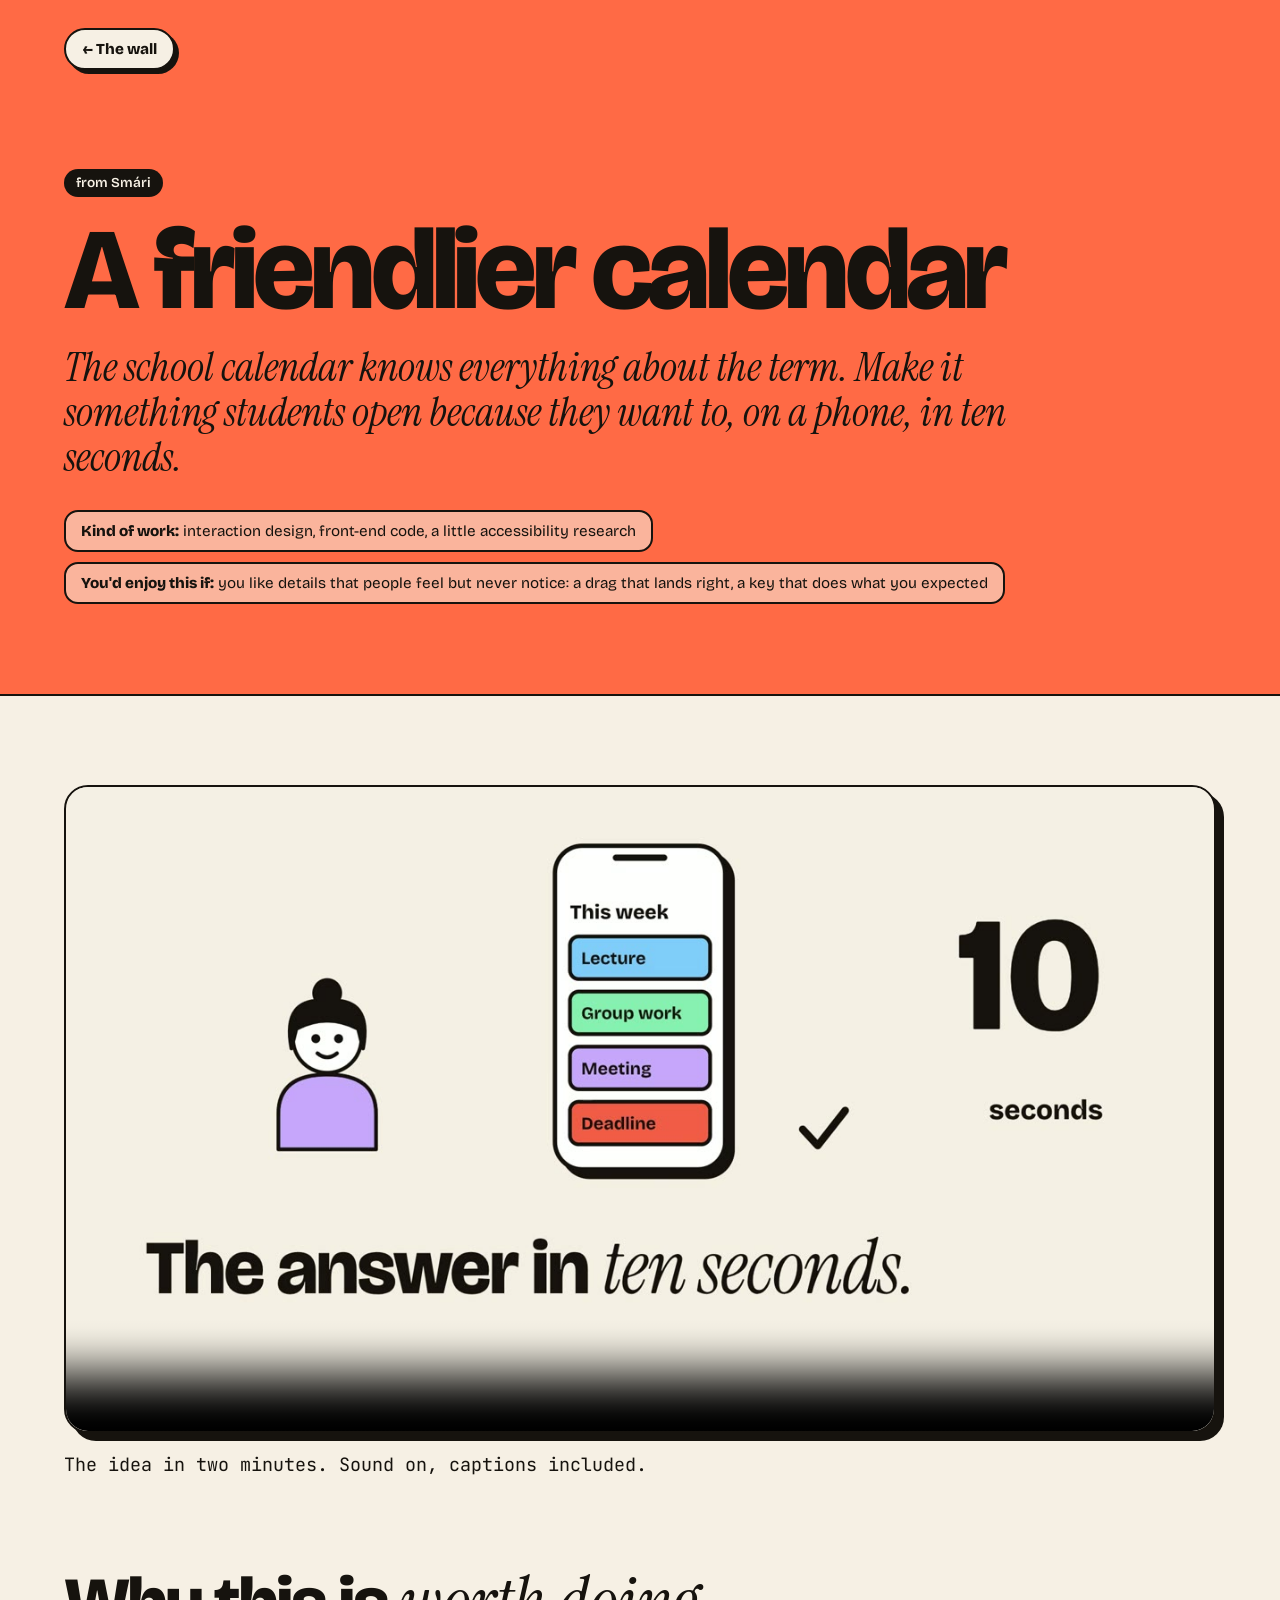
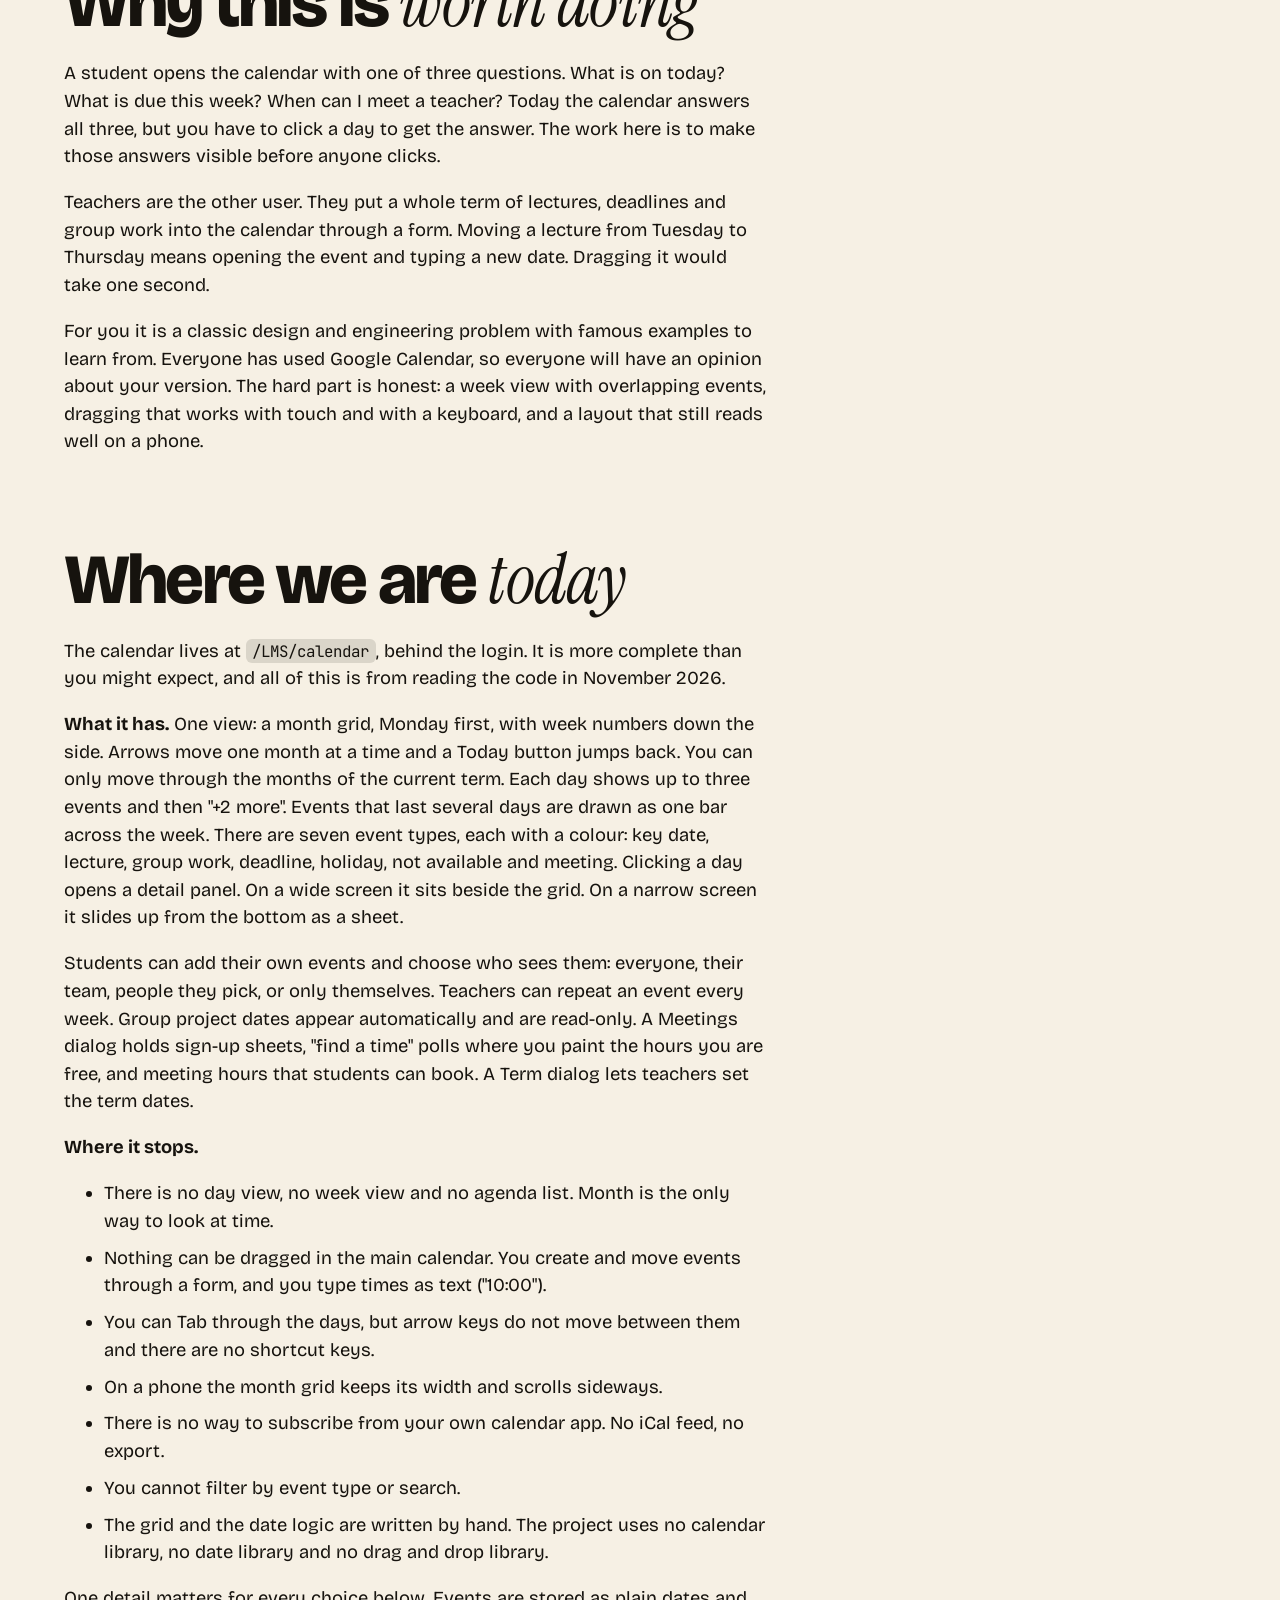
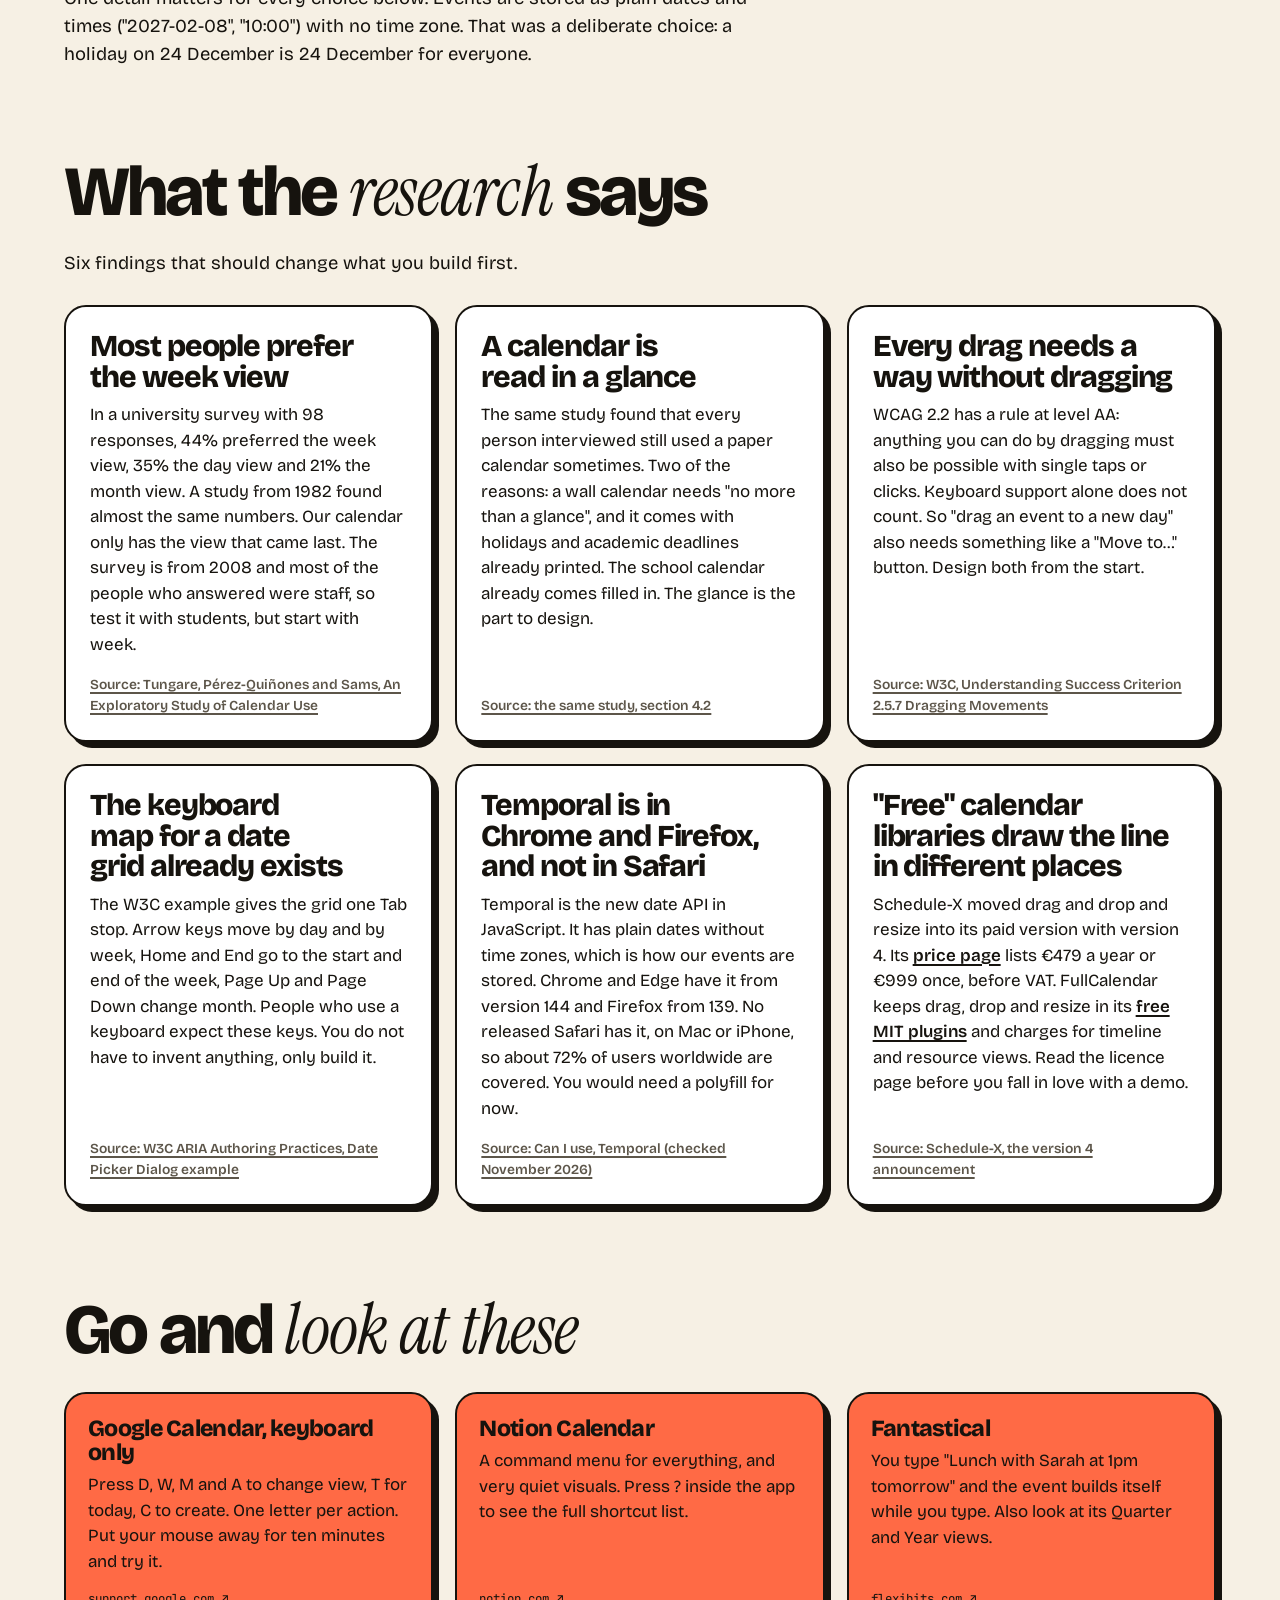
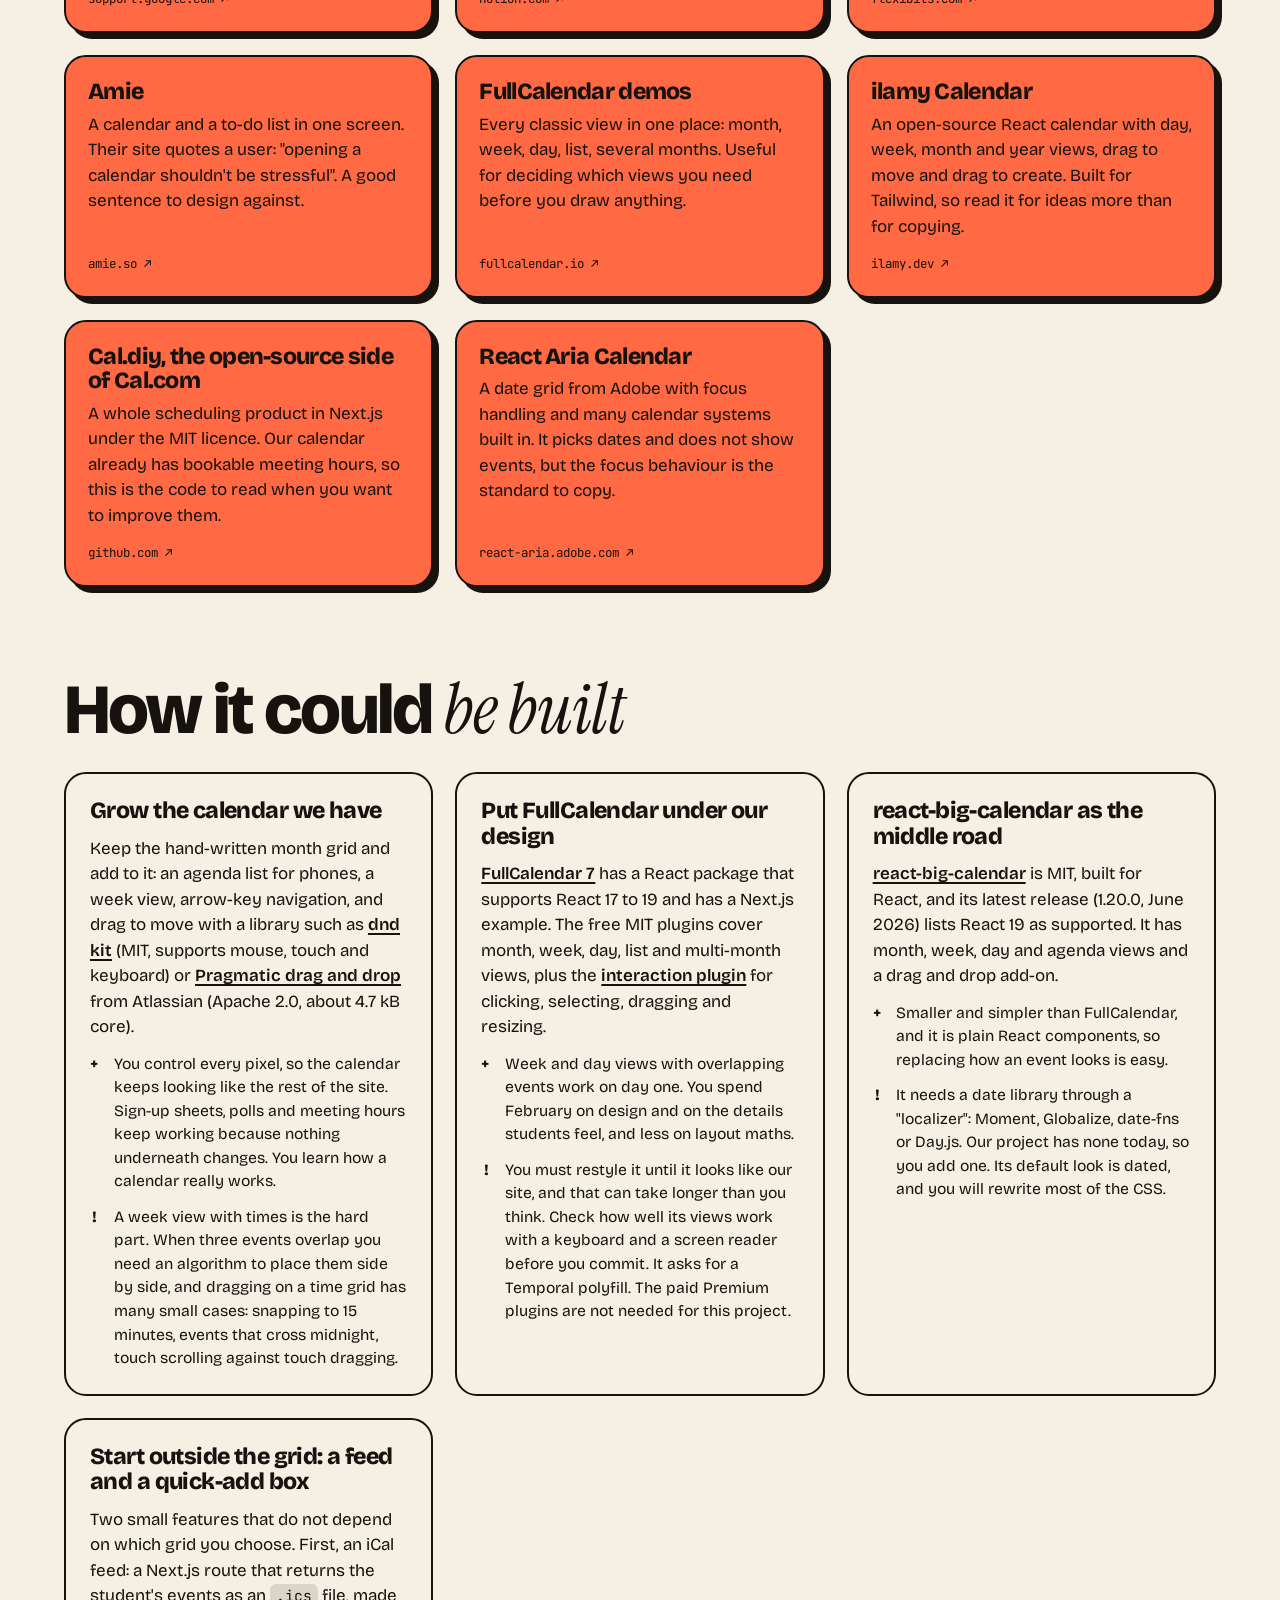
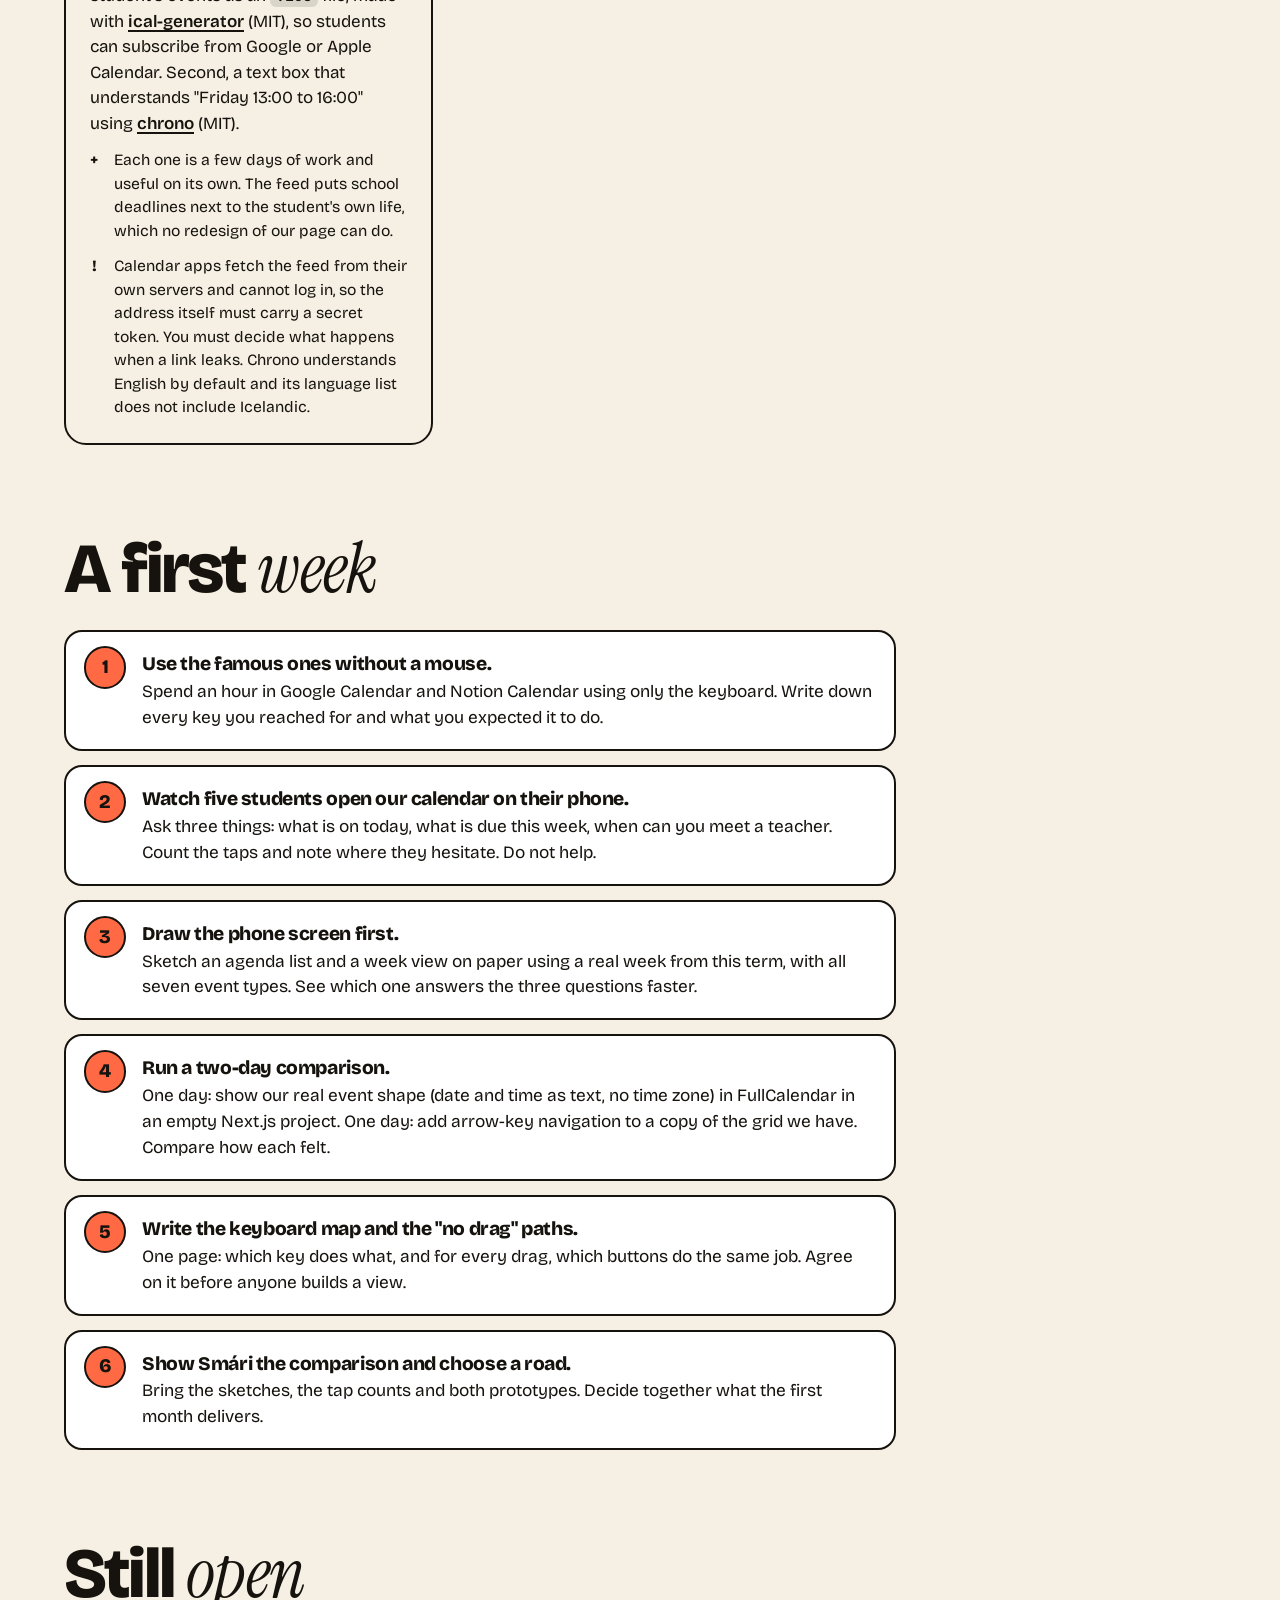
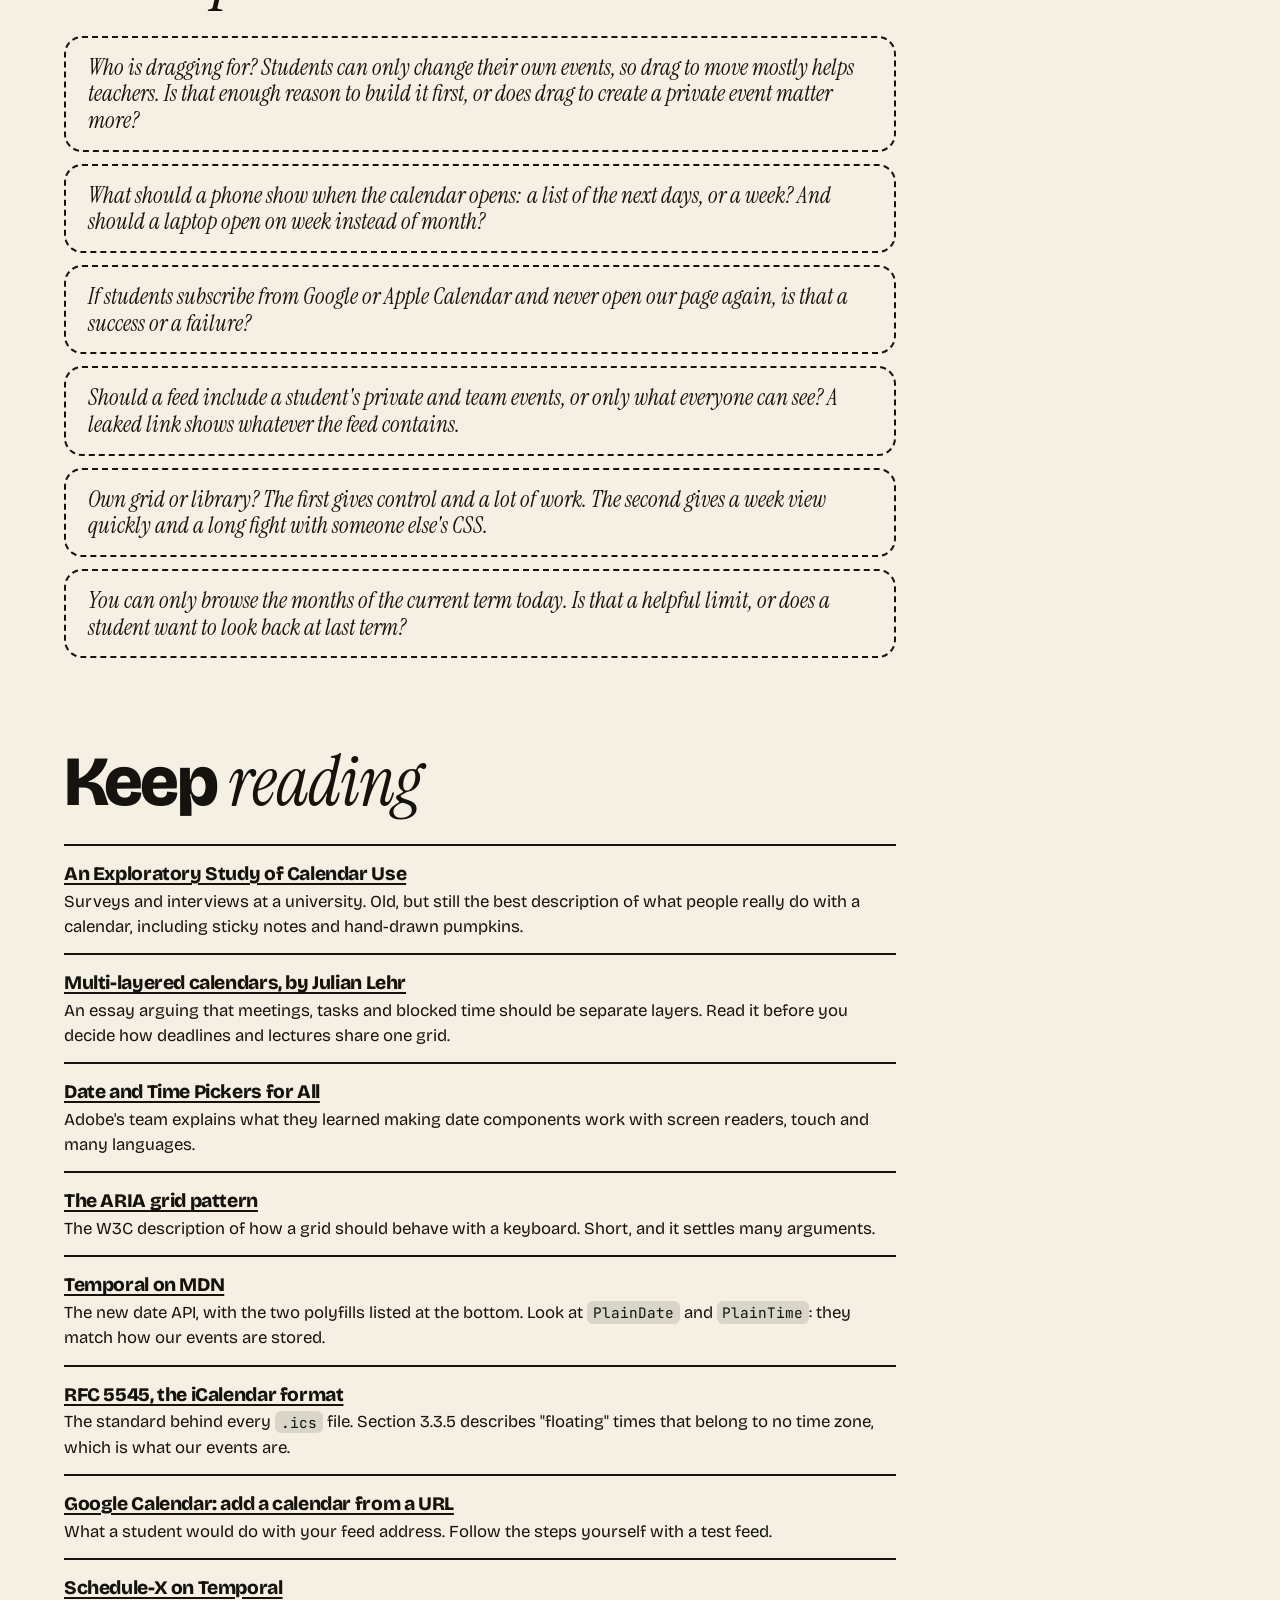
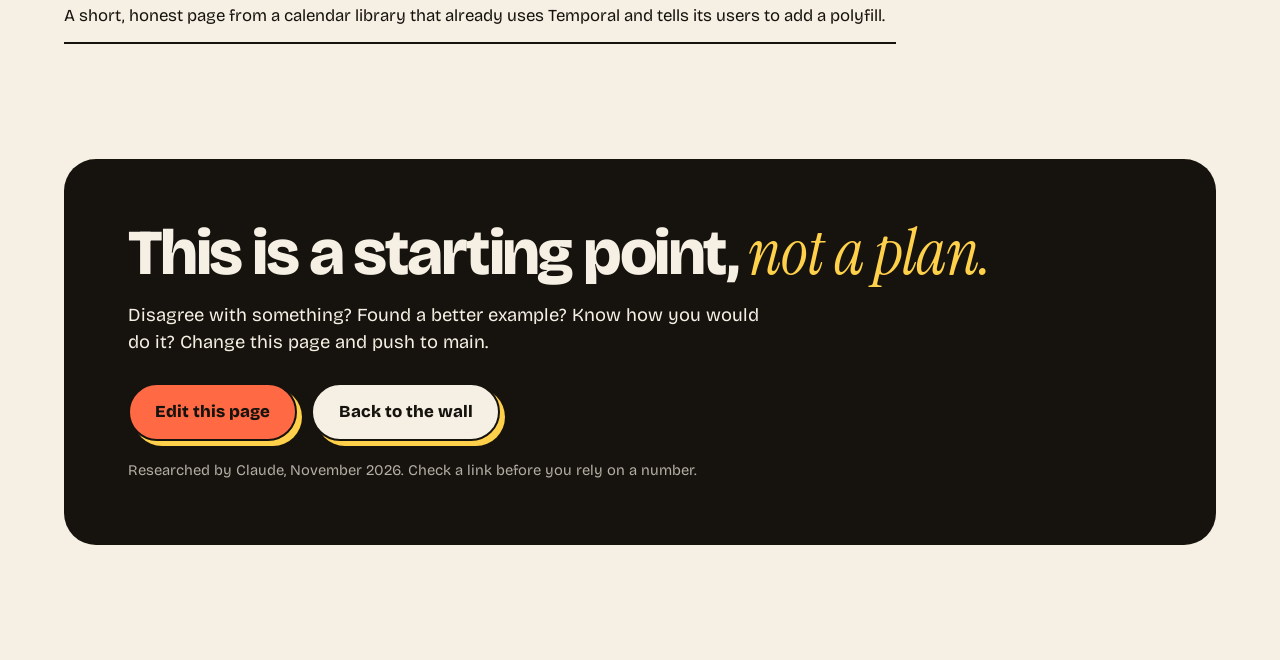
==== commit 3a0b5010: "Add a two-minute explainer video to the other ten idea pages Co-Authored-By: Claude Fable 5.2 <norep" ====
--- a/ideas/calendar.html
+++ b/ideas/calendar.html
@@ -24,6 +24,14 @@
 </header>
 
 <main class="page-main">
+
+  <section class="film">
+    <video controls preload="metadata" playsinline poster="../videos/calendar.jpg">
+      <source src="../videos/calendar.mp4" type="video/mp4">
+      <a href="../videos/calendar.mp4">Watch the video</a>
+    </video>
+    <p class="film-note">The idea in two minutes. Sound on, captions included.</p>
+  </section>
 
   <section>
     <h2>Why this is <em>worth doing</em></h2>
--- a/style.css
+++ b/style.css
@@ -26,7 +26,7 @@
 
 * { box-sizing: border-box; }
 
-html { scroll-behavior: smooth; }
+html { scroll-behavior: smooth; overflow-x: clip; }
 
 body {
   margin: 0;
@@ -304,11 +304,40 @@
 
 .idea[data-n]::before { content: attr(data-n); }
 
+/* The little picture. Shapes get a dark outline and a light fill.
+   class="k" = dark fill, "n" = no fill, "l" = light line on a dark shape. */
+.pic {
+  position: absolute;
+  top: 16px;
+  right: 16px;
+  width: 104px;
+  height: 104px;
+  overflow: visible;
+  transform: rotate(6deg);
+  transition: transform 0.3s cubic-bezier(0.2, 0.8, 0.2, 1);
+}
+
+.pic * {
+  fill: var(--paper);
+  stroke: var(--ink);
+  stroke-width: 3.2;
+  stroke-linejoin: round;
+  stroke-linecap: round;
+}
+
+.pic .k { fill: var(--ink); }
+.pic .n { fill: none; }
+.pic .l { fill: none; stroke: var(--paper); }
+
+.idea:hover .pic { transform: rotate(-6deg) scale(1.12); }
+
+.idea:has(.pic)::before { margin-bottom: 26px; }
+
 /* Who it is from. */
 .idea::after {
   content: "from " attr(data-from);
   position: absolute;
-  top: 24px;
+  bottom: 22px;
   right: 22px;
   padding: 0.3em 0.85em;
   border-radius: 999px;
@@ -679,6 +708,8 @@
 
 .page-main section > p + p { margin-top: 1em; }
 
+.page-main section > div + p { margin-top: 28px; }
+
 .page-main section > ul:not([class]) li,
 .page-main section > ol:not([class]) li { margin-bottom: 0.5em; }
 
@@ -818,3 +849,15 @@
 .page-cta .hero-actions { margin-top: 8px; animation: none; }
 .page-cta .btn { color: var(--ink); box-shadow: 5px 5px 0 var(--c2); }
 .page-cta .note { font-size: 0.92rem; opacity: 0.7; }
+
+/* The short film at the top of a research page. */
+.film video {
+  display: block;
+  width: 100%;
+  aspect-ratio: 16 / 9;
+  background: var(--paper, #f6f0e4);
+  border: 2.5px solid var(--ink, #16130e);
+  border-radius: 24px;
+  box-shadow: 8px 8px 0 var(--ink, #16130e);
+}
+.film-note { margin-top: 18px; font-family: "JetBrains Mono", monospace; font-size: 0.85rem; }
